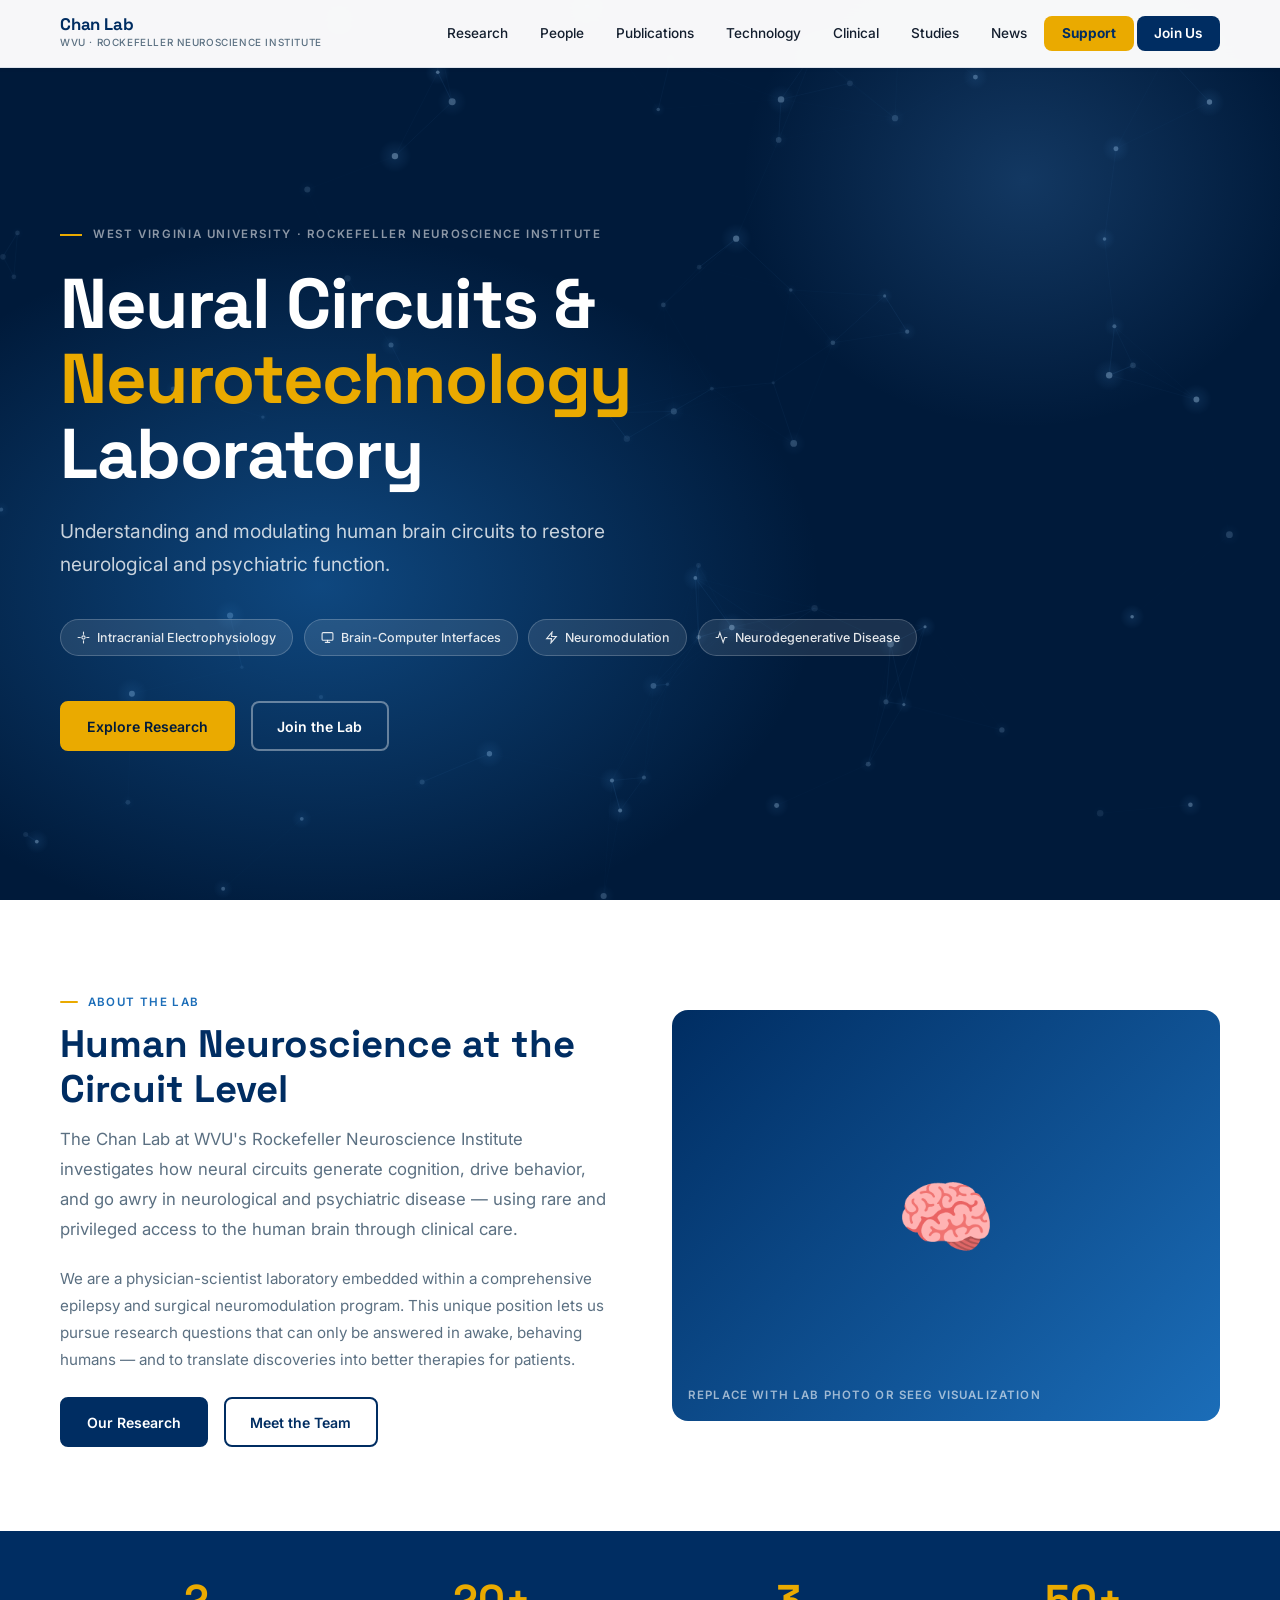
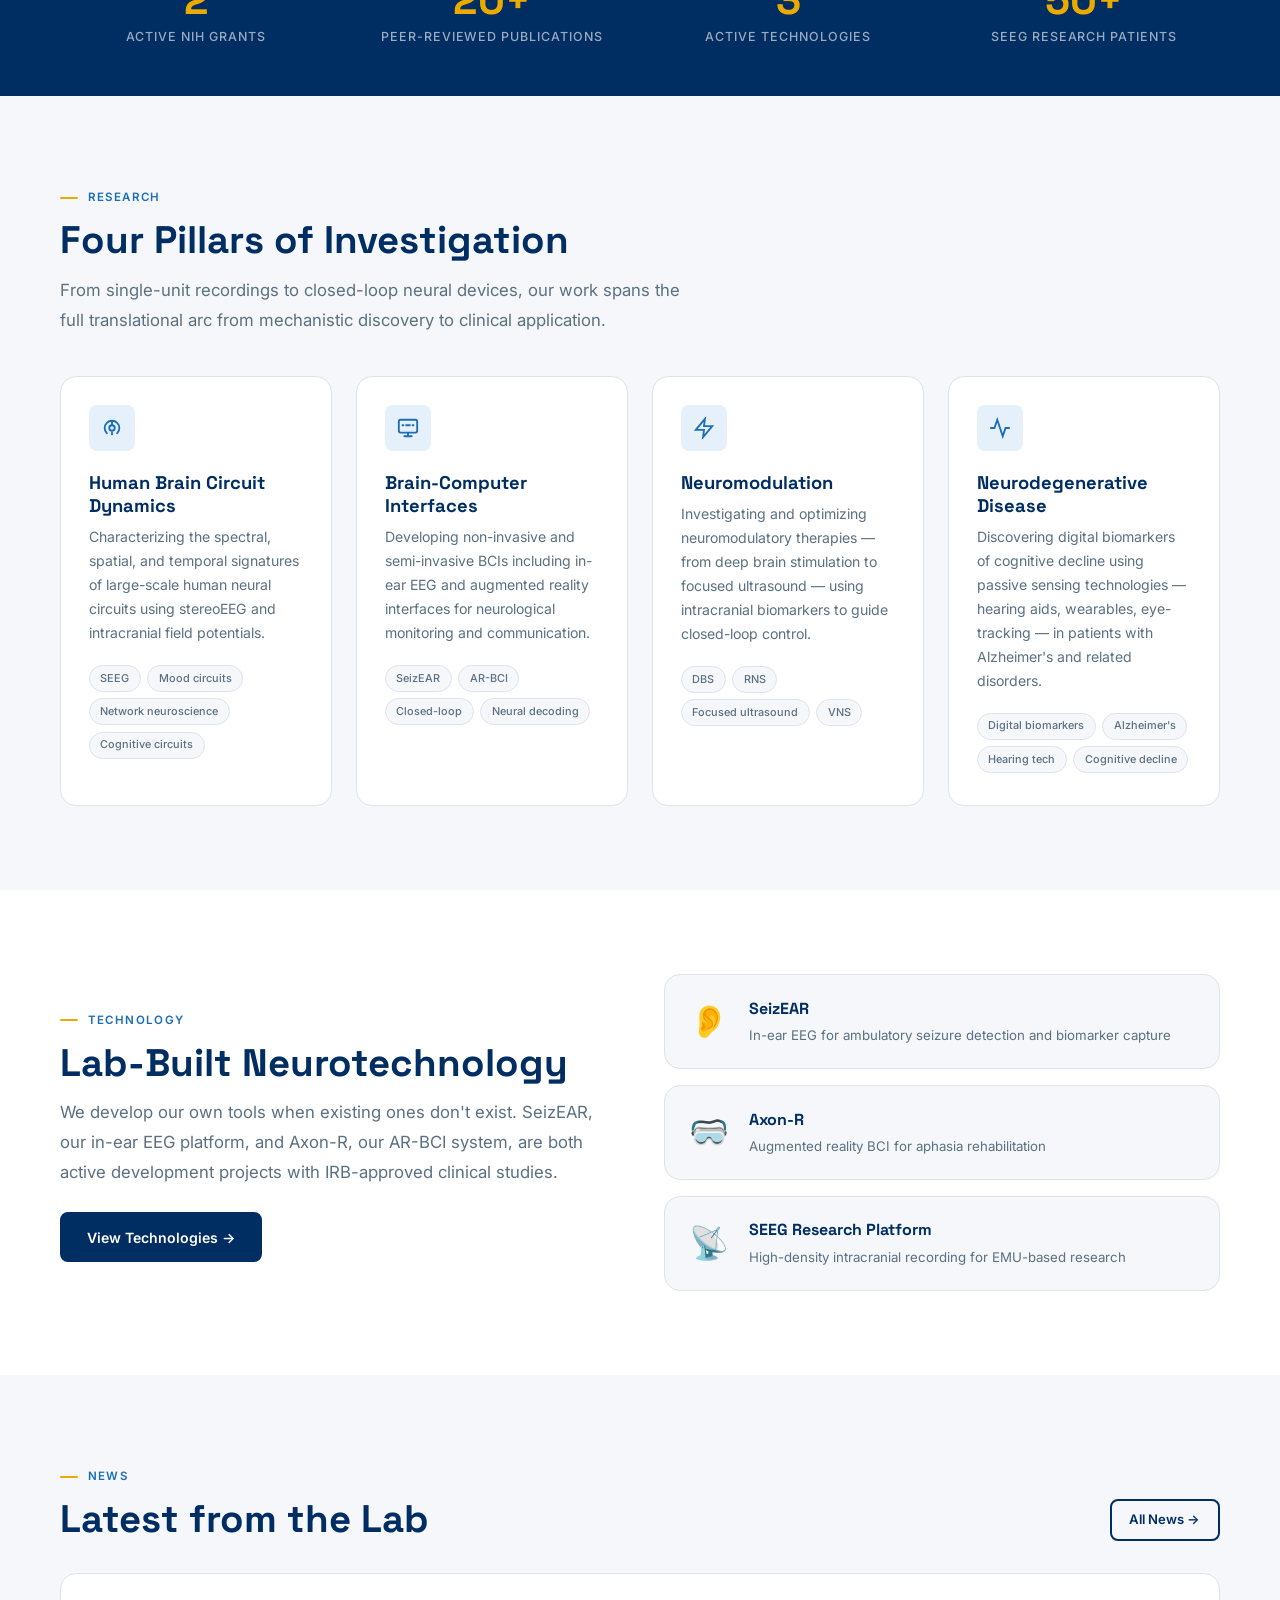
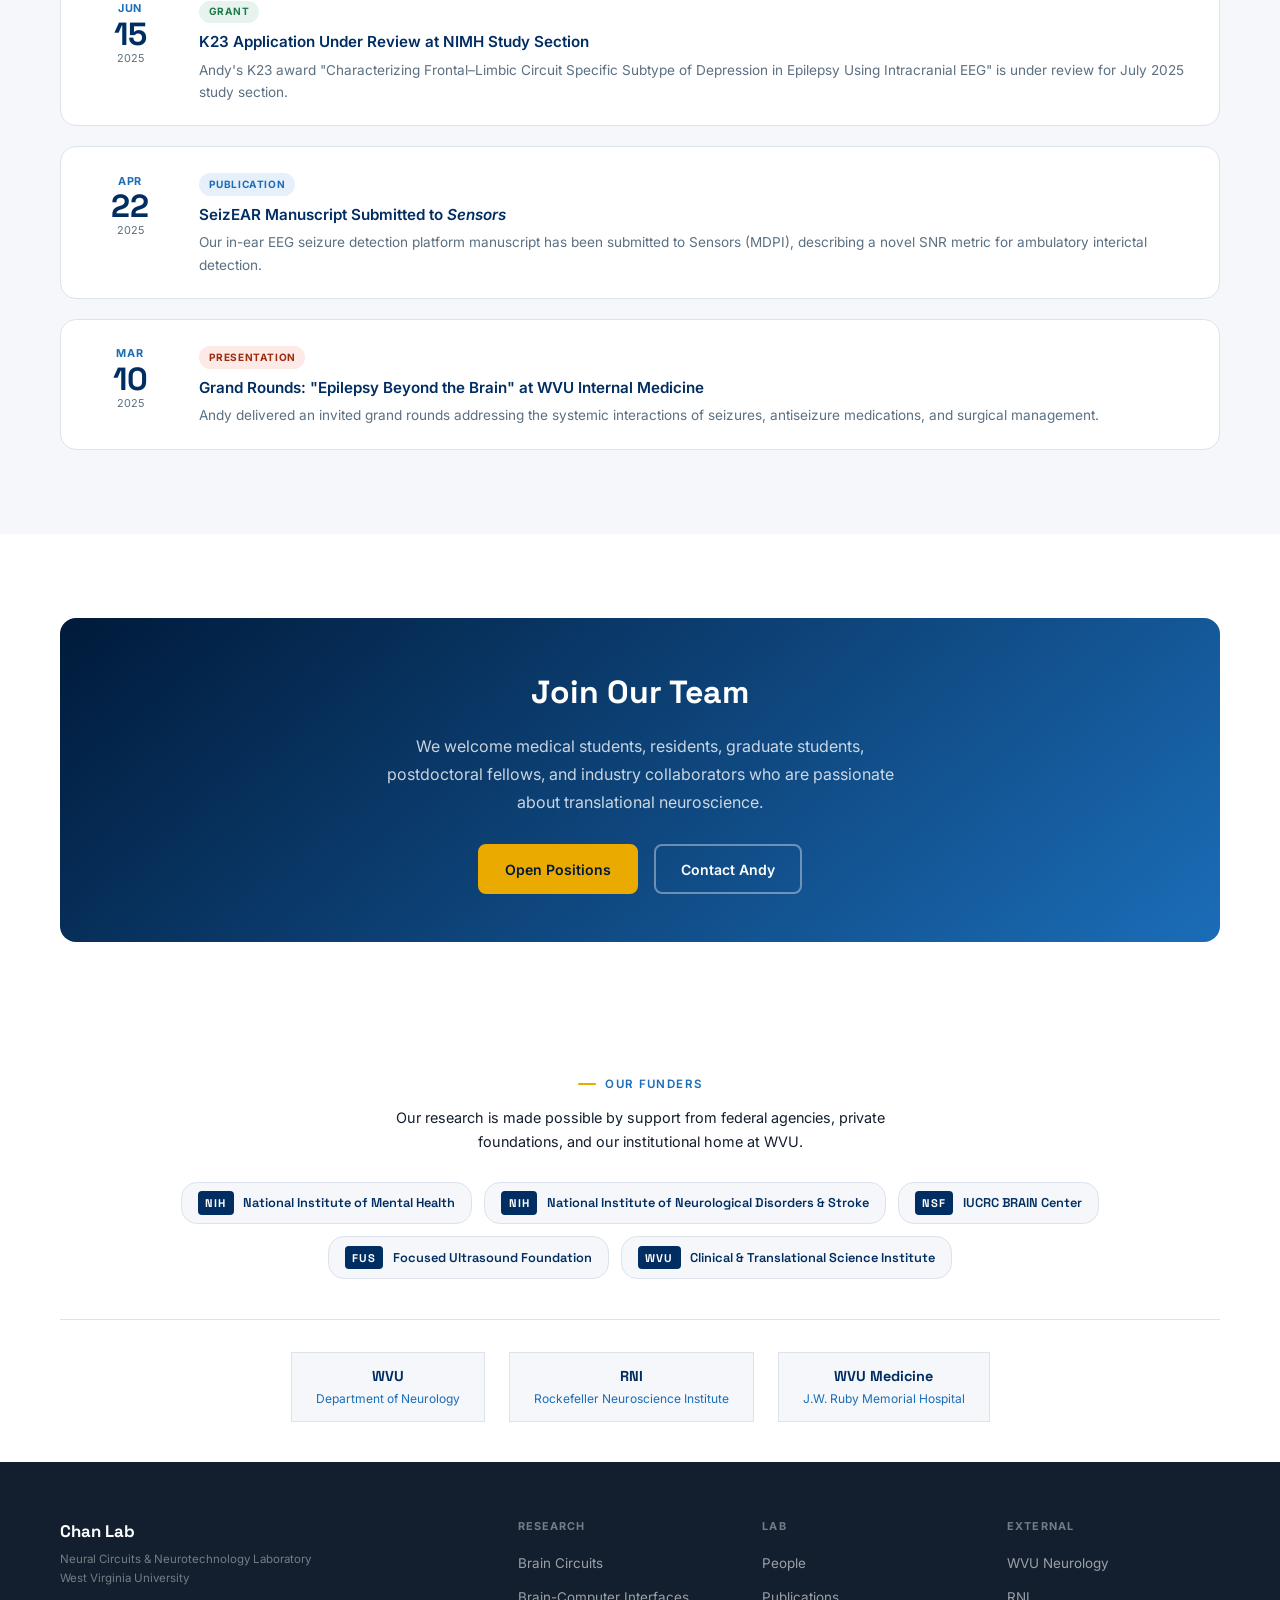
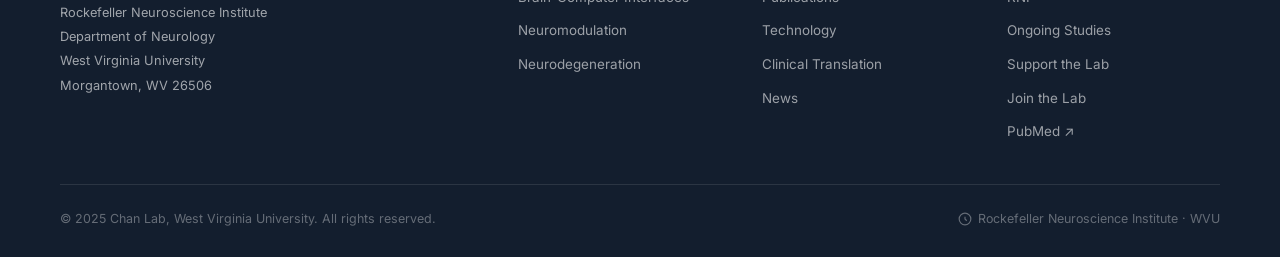
==== index.html @ 6f552503 "Add files via upload" ====
<!DOCTYPE html>
<html lang="en">
<head>
  <meta charset="UTF-8">
  <meta name="viewport" content="width=device-width, initial-scale=1.0">
  <title>Chan Lab | Neural Circuits &amp; Neurotechnology | WVU</title>
  <meta name="description" content="Neural Circuits and Neurotechnology Laboratory at West Virginia University, Rockefeller Neuroscience Institute. Research in intracranial electrophysiology, brain-computer interfaces, and neuromodulation.">
  <link rel="preconnect" href="https://fonts.googleapis.com">
  <link rel="preconnect" href="https://fonts.gstatic.com" crossorigin>
  <link href="https://fonts.googleapis.com/css2?family=Space+Grotesk:wght@400;500;600;700&family=Inter:ital,wght@0,400;0,500;0,600;1,400&display=swap" rel="stylesheet">
  <link rel="stylesheet" href="style.css">
</head>
<body>

<!-- ── Navigation ──────────────────────────────────────────── -->
<nav class="nav" role="navigation">
  <div class="nav-inner">
    <a href="index.html" class="nav-brand" aria-label="Chan Lab home">
      <span class="nav-brand-name">Chan Lab</span>
      <span class="nav-brand-sub">WVU · Rockefeller Neuroscience Institute</span>
    </a>
    <ul class="nav-links" id="nav-links" role="list">
      <li><a href="research.html">Research</a></li>
      <li><a href="people.html">People</a></li>
      <li><a href="publications.html">Publications</a></li>
      <li><a href="technology.html">Technology</a></li>
      <li><a href="clinical.html">Clinical</a></li>
      <li><a href="studies.html">Studies</a></li>
      <li><a href="news.html">News</a></li>
      <li><a href="support.html" class="nav-support">Support</a></li>
      <li><a href="join.html" class="nav-join">Join Us</a></li>
    </ul>
    <button class="nav-toggle" id="nav-toggle" aria-label="Open menu" aria-expanded="false">
      <svg width="20" height="20" viewBox="0 0 24 24" fill="none" stroke="currentColor" stroke-width="2.2" stroke-linecap="round">
        <line x1="3" y1="12" x2="21" y2="12"/><line x1="3" y1="6" x2="21" y2="6"/><line x1="3" y1="18" x2="21" y2="18"/>
      </svg>
    </button>
  </div>
</nav>

<!-- ── Hero ────────────────────────────────────────────────── -->
<section class="hero" aria-label="Lab introduction">
  <canvas id="neural-canvas" aria-hidden="true"></canvas>
  <div class="hero-glow" aria-hidden="true"></div>
  <div class="wrap">
    <div class="hero-content">
      <div class="hero-eyebrow">West Virginia University · Rockefeller Neuroscience Institute</div>
      <h1 class="hero-title">
        Neural Circuits &amp;<br><mark>Neurotechnology</mark><br>Laboratory
      </h1>
      <p class="hero-tag">
        Understanding and modulating human brain circuits to restore neurological and psychiatric function.
      </p>
      <div class="hero-pills">
        <a href="research.html#circuits" class="pill">
          <svg viewBox="0 0 24 24" fill="none" stroke="currentColor" stroke-width="2" stroke-linecap="round"><circle cx="12" cy="12" r="3"/><path d="M12 2v4M12 18v4M2 12h4M18 12h4"/></svg>
          Intracranial Electrophysiology
        </a>
        <a href="research.html#bci" class="pill">
          <svg viewBox="0 0 24 24" fill="none" stroke="currentColor" stroke-width="2" stroke-linecap="round"><rect x="2" y="3" width="20" height="14" rx="2"/><path d="M8 21h8M12 17v4"/></svg>
          Brain-Computer Interfaces
        </a>
        <a href="research.html#neuromod" class="pill">
          <svg viewBox="0 0 24 24" fill="none" stroke="currentColor" stroke-width="2" stroke-linecap="round"><path d="M13 2L3 14h9l-1 8 10-12h-9l1-8z"/></svg>
          Neuromodulation
        </a>
        <a href="research.html#neurodegeneration" class="pill">
          <svg viewBox="0 0 24 24" fill="none" stroke="currentColor" stroke-width="2" stroke-linecap="round"><path d="M22 12h-4l-3 9L9 3l-3 9H2"/></svg>
          Neurodegenerative Disease
        </a>
      </div>
      <div class="hero-btns">
        <a href="research.html" class="btn btn-gold">Explore Research</a>
        <a href="join.html" class="btn btn-outline">Join the Lab</a>
      </div>
    </div>
  </div>
</section>

<!-- ── About ────────────────────────────────────────────────── -->
<section class="section">
  <div class="wrap">
    <div style="display:grid;grid-template-columns:1fr 1fr;gap:4rem;align-items:center;">
      <div>
        <div class="eyebrow">About the Lab</div>
        <h2 class="section-title">Human Neuroscience at the Circuit Level</h2>
        <p class="section-lead" style="margin-bottom:1.25rem;">
          The Chan Lab at WVU's Rockefeller Neuroscience Institute investigates how neural circuits generate cognition, drive behavior, and go awry in neurological and psychiatric disease — using rare and privileged access to the human brain through clinical care.
        </p>
        <p style="font-size:.95rem;color:var(--steel);line-height:1.78;margin-bottom:1.5rem;">
          We are a physician-scientist laboratory embedded within a comprehensive epilepsy and surgical neuromodulation program. This unique position lets us pursue research questions that can only be answered in awake, behaving humans — and to translate discoveries into better therapies for patients.
        </p>
        <div style="display:flex;gap:1rem;flex-wrap:wrap;">
          <a href="research.html" class="btn btn-navy">Our Research</a>
          <a href="people.html" class="btn btn-border">Meet the Team</a>
        </div>
      </div>
      <div style="background:linear-gradient(135deg,var(--navy) 0%,var(--circuit) 100%);border-radius:var(--r-lg);aspect-ratio:4/3;display:flex;align-items:center;justify-content:center;font-size:5rem;position:relative;overflow:hidden;">
        <span aria-hidden="true">🧠</span>
        <div style="position:absolute;bottom:1rem;left:1rem;right:1rem;font-size:.72rem;font-weight:600;color:rgba(255,255,255,.6);text-transform:uppercase;letter-spacing:.1em;">
          Replace with lab photo or SEEG visualization
        </div>
      </div>
    </div>
  </div>
</section>

<!-- ── Stats ─────────────────────────────────────────────────── -->
<div class="stats-bar">
  <div class="wrap">
    <div class="stats-grid">
      <div>
        <div class="stat-num">2</div>
        <div class="stat-label">Active NIH Grants</div>
      </div>
      <div>
        <div class="stat-num">20+</div>
        <div class="stat-label">Peer-Reviewed Publications</div>
      </div>
      <div>
        <div class="stat-num">3</div>
        <div class="stat-label">Active Technologies</div>
      </div>
      <div>
        <div class="stat-num">50+</div>
        <div class="stat-label">SEEG Research Patients</div>
      </div>
    </div>
  </div>
</div>

<!-- ── Research Themes ──────────────────────────────────────── -->
<section class="section alt">
  <div class="wrap">
    <div class="eyebrow">Research</div>
    <h2 class="section-title">Four Pillars of Investigation</h2>
    <p class="section-lead">From single-unit recordings to closed-loop neural devices, our work spans the full translational arc from mechanistic discovery to clinical application.</p>
    <div class="card-grid">

      <a href="research.html#circuits" class="rcard">
        <div class="rcard-icon" aria-hidden="true">
          <svg width="22" height="22" viewBox="0 0 24 24" fill="none" stroke="var(--circuit)" stroke-width="2" stroke-linecap="round"><circle cx="12" cy="12" r="3"/><path d="M6.3 17.7a8 8 0 1 1 11.4 0"/><path d="M12 9V5M12 19v-2"/></svg>
        </div>
        <div class="rcard-title">Human Brain Circuit Dynamics</div>
        <p class="rcard-desc">Characterizing the spectral, spatial, and temporal signatures of large-scale human neural circuits using stereoEEG and intracranial field potentials.</p>
        <div class="tag-row">
          <span class="tag">SEEG</span>
          <span class="tag">Mood circuits</span>
          <span class="tag">Network neuroscience</span>
          <span class="tag">Cognitive circuits</span>
        </div>
      </a>

      <a href="research.html#bci" class="rcard">
        <div class="rcard-icon" aria-hidden="true">
          <svg width="22" height="22" viewBox="0 0 24 24" fill="none" stroke="var(--circuit)" stroke-width="2" stroke-linecap="round"><rect x="2" y="3" width="20" height="14" rx="2"/><path d="M8 21h8M12 17v4"/><path d="M6 9h1M10 9h4M17 9h1"/></svg>
        </div>
        <div class="rcard-title">Brain-Computer Interfaces</div>
        <p class="rcard-desc">Developing non-invasive and semi-invasive BCIs including in-ear EEG and augmented reality interfaces for neurological monitoring and communication.</p>
        <div class="tag-row">
          <span class="tag">SeizEAR</span>
          <span class="tag">AR-BCI</span>
          <span class="tag">Closed-loop</span>
          <span class="tag">Neural decoding</span>
        </div>
      </a>

      <a href="research.html#neuromod" class="rcard">
        <div class="rcard-icon" aria-hidden="true">
          <svg width="22" height="22" viewBox="0 0 24 24" fill="none" stroke="var(--circuit)" stroke-width="2" stroke-linecap="round"><path d="M13 2L3 14h9l-1 8 10-12h-9l1-8z"/></svg>
        </div>
        <div class="rcard-title">Neuromodulation</div>
        <p class="rcard-desc">Investigating and optimizing neuromodulatory therapies — from deep brain stimulation to focused ultrasound — using intracranial biomarkers to guide closed-loop control.</p>
        <div class="tag-row">
          <span class="tag">DBS</span>
          <span class="tag">RNS</span>
          <span class="tag">Focused ultrasound</span>
          <span class="tag">VNS</span>
        </div>
      </a>

      <a href="research.html#neurodegeneration" class="rcard">
        <div class="rcard-icon" aria-hidden="true">
          <svg width="22" height="22" viewBox="0 0 24 24" fill="none" stroke="var(--circuit)" stroke-width="2" stroke-linecap="round"><path d="M22 12h-4l-3 9L9 3l-3 9H2"/></svg>
        </div>
        <div class="rcard-title">Neurodegenerative Disease</div>
        <p class="rcard-desc">Discovering digital biomarkers of cognitive decline using passive sensing technologies — hearing aids, wearables, eye-tracking — in patients with Alzheimer's and related disorders.</p>
        <div class="tag-row">
          <span class="tag">Digital biomarkers</span>
          <span class="tag">Alzheimer's</span>
          <span class="tag">Hearing tech</span>
          <span class="tag">Cognitive decline</span>
        </div>
      </a>

    </div>
  </div>
</section>

<!-- ── Technology Spotlight ─────────────────────────────────── -->
<section class="section">
  <div class="wrap">
    <div style="display:grid;grid-template-columns:1fr 1fr;gap:3rem;align-items:center;">
      <div>
        <div class="eyebrow">Technology</div>
        <h2 class="section-title">Lab-Built Neurotechnology</h2>
        <p class="section-lead" style="margin-bottom:1.5rem;">
          We develop our own tools when existing ones don't exist. SeizEAR, our in-ear EEG platform, and Axon-R, our AR-BCI system, are both active development projects with IRB-approved clinical studies.
        </p>
        <a href="technology.html" class="btn btn-navy">View Technologies →</a>
      </div>
      <div style="display:flex;flex-direction:column;gap:1rem;">
        <div style="display:flex;align-items:center;gap:1.25rem;padding:1.25rem 1.5rem;background:var(--ghost);border-radius:var(--r-lg);border:1px solid var(--divider);">
          <div style="font-size:2rem;flex-shrink:0;">👂</div>
          <div>
            <div style="font-family:var(--font-display);font-weight:700;color:var(--navy);margin-bottom:.2rem;">SeizEAR</div>
            <div style="font-size:.83rem;color:var(--steel);">In-ear EEG for ambulatory seizure detection and biomarker capture</div>
          </div>
        </div>
        <div style="display:flex;align-items:center;gap:1.25rem;padding:1.25rem 1.5rem;background:var(--ghost);border-radius:var(--r-lg);border:1px solid var(--divider);">
          <div style="font-size:2rem;flex-shrink:0;">🥽</div>
          <div>
            <div style="font-family:var(--font-display);font-weight:700;color:var(--navy);margin-bottom:.2rem;">Axon-R</div>
            <div style="font-size:.83rem;color:var(--steel);">Augmented reality BCI for aphasia rehabilitation</div>
          </div>
        </div>
        <div style="display:flex;align-items:center;gap:1.25rem;padding:1.25rem 1.5rem;background:var(--ghost);border-radius:var(--r-lg);border:1px solid var(--divider);">
          <div style="font-size:2rem;flex-shrink:0;">📡</div>
          <div>
            <div style="font-family:var(--font-display);font-weight:700;color:var(--navy);margin-bottom:.2rem;">SEEG Research Platform</div>
            <div style="font-size:.83rem;color:var(--steel);">High-density intracranial recording for EMU-based research</div>
          </div>
        </div>
      </div>
    </div>
  </div>
</section>

<!-- ── News Teaser ───────────────────────────────────────────── -->
<section class="section alt">
  <div class="wrap">
    <div style="display:flex;justify-content:space-between;align-items:flex-end;margin-bottom:2rem;flex-wrap:wrap;gap:1rem;">
      <div>
        <div class="eyebrow">News</div>
        <h2 class="section-title" style="margin-bottom:0;">Latest from the Lab</h2>
      </div>
      <a href="news.html" class="btn btn-border btn-sm">All News →</a>
    </div>
    <div class="news-list">
      <div class="news-item">
        <div class="news-date"><div class="news-month">Jun</div><div class="news-day">15</div><div class="news-year">2025</div></div>
        <div>
          <div><span class="nbadge nb-grant">Grant</span></div>
          <div class="news-title">K23 Application Under Review at NIMH Study Section</div>
          <div class="news-desc">Andy's K23 award "Characterizing Frontal–Limbic Circuit Specific Subtype of Depression in Epilepsy Using Intracranial EEG" is under review for July 2025 study section.</div>
        </div>
      </div>
      <div class="news-item">
        <div class="news-date"><div class="news-month">Apr</div><div class="news-day">22</div><div class="news-year">2025</div></div>
        <div>
          <div><span class="nbadge nb-paper">Publication</span></div>
          <div class="news-title">SeizEAR Manuscript Submitted to <em>Sensors</em></div>
          <div class="news-desc">Our in-ear EEG seizure detection platform manuscript has been submitted to Sensors (MDPI), describing a novel SNR metric for ambulatory interictal detection.</div>
        </div>
      </div>
      <div class="news-item">
        <div class="news-date"><div class="news-month">Mar</div><div class="news-day">10</div><div class="news-year">2025</div></div>
        <div>
          <div><span class="nbadge nb-event">Presentation</span></div>
          <div class="news-title">Grand Rounds: "Epilepsy Beyond the Brain" at WVU Internal Medicine</div>
          <div class="news-desc">Andy delivered an invited grand rounds addressing the systemic interactions of seizures, antiseizure medications, and surgical management.</div>
        </div>
      </div>
    </div>
  </div>
</section>

<!-- ── Join CTA ──────────────────────────────────────────────── -->
<section class="section">
  <div class="wrap">
    <div style="background:linear-gradient(140deg,var(--navy-dark) 0%,var(--circuit) 100%);border-radius:var(--r-lg);padding:3rem 2.5rem;text-align:center;color:var(--white);">
      <h2 style="font-family:var(--font-display);font-size:2rem;font-weight:700;margin-bottom:.85rem;">Join Our Team</h2>
      <p style="color:rgba(255,255,255,.78);max-width:520px;margin:0 auto 1.75rem;font-size:1rem;line-height:1.75;">
        We welcome medical students, residents, graduate students, postdoctoral fellows, and industry collaborators who are passionate about translational neuroscience.
      </p>
      <div style="display:flex;gap:1rem;justify-content:center;flex-wrap:wrap;">
        <a href="join.html" class="btn btn-gold">Open Positions</a>
        <a href="mailto:andy.chan@wvumedicine.org" class="btn btn-outline">Contact Andy</a>
      </div>
    </div>
  </div>
</section>

<!-- ── Funder logos (Bridi-style) ────────────────────────────── -->
<section class="section" style="padding-top:2.5rem;padding-bottom:2.5rem;">
  <div class="wrap center">
    <div class="eyebrow" style="margin-bottom:.75rem;">Our Funders</div>
    <p style="font-size:.9rem;color:var(--muted);margin-bottom:1.75rem;max-width:560px;margin-left:auto;margin-right:auto;">Our research is made possible by support from federal agencies, private foundations, and our institutional home at WVU.</p>
    <div class="funder-logos" style="display:flex;flex-wrap:wrap;gap:.75rem;justify-content:center;align-items:center;">
      <a href="https://www.nimh.nih.gov/" target="_blank" rel="noopener" class="funder-pill">
        <span class="funder-pill-agency">NIH</span>
        <span class="funder-pill-name">National Institute of Mental Health</span>
      </a>
      <a href="https://www.ninds.nih.gov/" target="_blank" rel="noopener" class="funder-pill">
        <span class="funder-pill-agency">NIH</span>
        <span class="funder-pill-name">National Institute of Neurological Disorders &amp; Stroke</span>
      </a>
      <a href="https://www.nsf.gov/" target="_blank" rel="noopener" class="funder-pill">
        <span class="funder-pill-agency">NSF</span>
        <span class="funder-pill-name">IUCRC BRAIN Center</span>
      </a>
      <a href="https://www.fusfoundation.org/" target="_blank" rel="noopener" class="funder-pill">
        <span class="funder-pill-agency">FUS</span>
        <span class="funder-pill-name">Focused Ultrasound Foundation</span>
      </a>
      <a href="https://wvuctsi.org/" target="_blank" rel="noopener" class="funder-pill">
        <span class="funder-pill-agency">WVU</span>
        <span class="funder-pill-name">Clinical &amp; Translational Science Institute</span>
      </a>
    </div>
    <!-- Institutional logos row -->
    <div style="display:flex;flex-wrap:wrap;gap:1.5rem;justify-content:center;align-items:center;margin-top:2.5rem;padding-top:2rem;border-top:1px solid var(--divider);">
      <a href="https://medicine.wvu.edu/neurology/" target="_blank" rel="noopener" style="text-decoration:none;">
        <div style="background:var(--ghost);border:1px solid var(--divider);border-radius:var(--r-md);padding:.75rem 1.5rem;text-align:center;">
          <div style="font-family:var(--font-display);font-weight:700;color:var(--navy);font-size:.9rem;">WVU</div>
          <div style="font-size:.75rem;color:var(--muted);">Department of Neurology</div>
        </div>
      </a>
      <a href="https://rockefellerneuroscience.org/" target="_blank" rel="noopener" style="text-decoration:none;">
        <div style="background:var(--ghost);border:1px solid var(--divider);border-radius:var(--r-md);padding:.75rem 1.5rem;text-align:center;">
          <div style="font-family:var(--font-display);font-weight:700;color:var(--navy);font-size:.9rem;">RNI</div>
          <div style="font-size:.75rem;color:var(--muted);">Rockefeller Neuroscience Institute</div>
        </div>
      </a>
      <a href="https://wvumedicine.org/" target="_blank" rel="noopener" style="text-decoration:none;">
        <div style="background:var(--ghost);border:1px solid var(--divider);border-radius:var(--r-md);padding:.75rem 1.5rem;text-align:center;">
          <div style="font-family:var(--font-display);font-weight:700;color:var(--navy);font-size:.9rem;">WVU Medicine</div>
          <div style="font-size:.75rem;color:var(--muted);">J.W. Ruby Memorial Hospital</div>
        </div>
      </a>
    </div>
  </div>
</section>

<!-- ── Footer ───────────────────────────────────────────────── -->
<footer class="footer">
  <div class="wrap">
    <div class="footer-grid">
      <div>
        <div class="footer-brand-name">Chan Lab</div>
        <div class="footer-brand-sub">Neural Circuits &amp; Neurotechnology Laboratory<br>West Virginia University</div>
        <div class="footer-addr">
          Rockefeller Neuroscience Institute<br>
          Department of Neurology<br>
          West Virginia University<br>
          Morgantown, WV 26506
        </div>
      </div>
      <div>
        <div class="footer-col-head">Research</div>
        <ul class="footer-links">
          <li><a href="research.html#circuits">Brain Circuits</a></li>
          <li><a href="research.html#bci">Brain-Computer Interfaces</a></li>
          <li><a href="research.html#neuromod">Neuromodulation</a></li>
          <li><a href="research.html#neurodegeneration">Neurodegeneration</a></li>
        </ul>
      </div>
      <div>
        <div class="footer-col-head">Lab</div>
        <ul class="footer-links">
          <li><a href="people.html">People</a></li>
          <li><a href="publications.html">Publications</a></li>
          <li><a href="technology.html">Technology</a></li>
          <li><a href="clinical.html">Clinical Translation</a></li>
          <li><a href="news.html">News</a></li>
        </ul>
      </div>
      <div>
        <div class="footer-col-head">External</div>
        <ul class="footer-links">
          <li><a href="https://medicine.wvu.edu/neurology/" target="_blank" rel="noopener">WVU Neurology</a></li>
          <li><a href="https://rockefellerneuroscience.org/" target="_blank" rel="noopener">RNI</a></li>
          <li><a href="studies.html">Ongoing Studies</a></li>
          <li><a href="support.html">Support the Lab</a></li>
          <li><a href="join.html">Join the Lab</a></li>
          <li><a href="publications.html">PubMed ↗</a></li>
        </ul>
      </div>
    </div>
    <div class="footer-bottom">
      <div class="footer-copy">© 2025 Chan Lab, West Virginia University. All rights reserved.</div>
      <div class="footer-rni">
        <svg width="14" height="14" viewBox="0 0 24 24" fill="none" stroke="currentColor" stroke-width="2"><circle cx="12" cy="12" r="10"/><path d="M12 8v4l3 3"/></svg>
        Rockefeller Neuroscience Institute · WVU
      </div>
    </div>
  </div>
</footer>

<script src="nav.js"></script>
<script src="neural.js"></script>
</body>
</html>
---- style.css ----
/* ============================================================
   CHAN LAB  —  Neural Circuits & Neurotechnology Laboratory
   West Virginia University, Rockefeller Neuroscience Institute
   style.css
   ============================================================ */

@import url('https://fonts.googleapis.com/css2?family=Space+Grotesk:wght@400;500;600;700&family=Inter:ital,wght@0,400;0,500;0,600;1,400&display=swap');

/* ── Variables ─────────────────────────────────────────────── */
:root {
  --navy:        #002D62;
  --navy-dark:   #001A3A;
  --circuit:     #1B6DB8;
  --circuit-lt:  #4A91D9;
  --circuit-pale:#E6F0FA;
  --gold:        #EAAA00;
  --gold-dim:    #C99300;
  --white:       #FFFFFF;
  --ghost:       #F5F7FA;
  --ink:         #131E2E;
  --steel:       #5B7082;
  --divider:     #DDE3EC;
  --success:     #1E7A4A;
  --success-bg:  #E7F4ED;

  --font-display: 'Space Grotesk', system-ui, sans-serif;
  --font-body:    'Inter', -apple-system, system-ui, sans-serif;

  --nav-h:     68px;
  --r:         8px;
  --r-lg:      16px;
  --max-w:     1160px;
  --section-y: 84px;

  --sh-sm: 0 1px 4px rgba(0,0,0,.06);
  --sh:    0 4px 18px rgba(0,0,0,.09);
  --sh-lg: 0 14px 44px rgba(0,0,0,.13);
  --ease:  0.22s cubic-bezier(.4,0,.2,1);
}

/* ── Reset ──────────────────────────────────────────────────── */
*, *::before, *::after { box-sizing: border-box; margin: 0; padding: 0; }
html { scroll-behavior: smooth; font-size: 16px; }
body {
  font-family: var(--font-body);
  color: var(--ink);
  background: var(--white);
  line-height: 1.65;
  -webkit-font-smoothing: antialiased;
}
img { display: block; max-width: 100%; }
a { color: var(--circuit); text-decoration: none; transition: color var(--ease); }
a:hover { color: var(--navy); }
ul { list-style: none; }
button { font-family: inherit; }

/* ── Layout helpers ─────────────────────────────────────────── */
.wrap    { width: min(var(--max-w), 100% - 2.5rem); margin-inline: auto; }
.section { padding: var(--section-y) 0; }
.alt     { background: var(--ghost); }
.center  { text-align: center; }

/* ── Typography ─────────────────────────────────────────────── */
.eyebrow {
  display: inline-flex;
  align-items: center;
  gap: .6rem;
  font-family: var(--font-body);
  font-size: .72rem;
  font-weight: 600;
  letter-spacing: .12em;
  text-transform: uppercase;
  color: var(--circuit);
  margin-bottom: .6rem;
}
.eyebrow::before {
  content: '';
  display: inline-block;
  width: 18px;
  height: 2px;
  background: var(--gold);
  border-radius: 2px;
  flex-shrink: 0;
}
.section-title {
  font-family: var(--font-display);
  font-size: clamp(1.75rem, 3vw, 2.6rem);
  font-weight: 700;
  color: var(--navy);
  line-height: 1.18;
  margin-bottom: .85rem;
}
.section-lead {
  font-size: 1.05rem;
  color: var(--steel);
  line-height: 1.78;
  max-width: 620px;
  margin-bottom: 2.5rem;
}
.section-lead.wide { max-width: 800px; }
.center .section-lead { margin-inline: auto; }

/* ── Nav ────────────────────────────────────────────────────── */
.nav {
  position: fixed;
  inset: 0 0 auto;
  z-index: 900;
  height: var(--nav-h);
  background: rgba(255,255,255,.97);
  backdrop-filter: blur(12px);
  -webkit-backdrop-filter: blur(12px);
  border-bottom: 1px solid var(--divider);
  box-shadow: var(--sh-sm);
}
.nav-inner {
  display: flex;
  align-items: center;
  justify-content: space-between;
  height: 100%;
  width: min(var(--max-w), 100% - 2.5rem);
  margin-inline: auto;
}
.nav-brand { display: flex; flex-direction: column; gap: 1px; text-decoration: none; }
.nav-brand-name {
  font-family: var(--font-display);
  font-size: 1.05rem;
  font-weight: 700;
  color: var(--navy);
  letter-spacing: -.01em;
  line-height: 1;
}
.nav-brand-sub {
  font-size: .62rem;
  font-weight: 500;
  color: var(--steel);
  letter-spacing: .06em;
  text-transform: uppercase;
}
.nav-links {
  display: flex;
  align-items: center;
  gap: .2rem;
}
.nav-links a {
  display: block;
  padding: .42rem .9rem;
  font-size: .85rem;
  font-weight: 500;
  color: var(--ink);
  border-radius: var(--r);
  transition: all var(--ease);
}
.nav-links a:hover,
.nav-links a.active {
  background: var(--circuit-pale);
  color: var(--navy);
}
.nav-links a.active { font-weight: 600; }
.nav-links .nav-join {
  background: var(--navy);
  color: var(--white) !important;
  border-radius: var(--r);
  padding: .42rem 1.1rem;
  font-weight: 600;
  transition: background var(--ease);
}
.nav-links .nav-join:hover {
  background: var(--circuit);
  color: var(--white);
}
.nav-links .nav-support {
  background: var(--gold);
  color: var(--navy) !important;
  border-radius: var(--r);
  padding: .42rem 1.1rem;
  font-weight: 700;
  transition: background var(--ease), opacity var(--ease);
}
.nav-links .nav-support:hover {
  opacity: .88;
  color: var(--navy);
}

/* ── Funder pill (Bridi-style) ───────────────────────────────── */
.funder-pill {
  display: inline-flex;
  align-items: center;
  gap: .6rem;
  padding: .55rem 1rem;
  background: var(--ghost);
  border: 1.5px solid var(--divider);
  border-radius: var(--r-lg);
  text-decoration: none;
  transition: border-color .15s, box-shadow .15s;
}
.funder-pill:hover {
  border-color: var(--blue);
  box-shadow: 0 2px 12px rgba(27,109,184,.12);
}
.funder-pill-agency {
  font-family: var(--font-display);
  font-size: .7rem;
  font-weight: 700;
  letter-spacing: .1em;
  text-transform: uppercase;
  background: var(--navy);
  color: #fff;
  border-radius: 4px;
  padding: .15rem .45rem;
  flex-shrink: 0;
}
.funder-pill-name {
  font-family: var(--font-display);
  font-size: .8rem;
  font-weight: 600;
  color: var(--navy);
  line-height: 1.25;
}

.nav-toggle {
  display: none;
  background: none;
  border: 2px solid var(--divider);
  border-radius: var(--r);
  cursor: pointer;
  padding: .4rem .55rem;
  color: var(--navy);
  font-size: 1.1rem;
  line-height: 1;
}

/* ── Hero ───────────────────────────────────────────────────── */
.hero {
  position: relative;
  min-height: 100svh;
  display: flex;
  align-items: center;
  background: var(--navy-dark);
  overflow: hidden;
  padding-top: var(--nav-h);
}
#neural-canvas {
  position: absolute;
  inset: 0;
  width: 100%;
  height: 100%;
  opacity: .45;
}
.hero-glow {
  position: absolute;
  inset: 0;
  background:
    radial-gradient(ellipse 60% 60% at 25% 65%, rgba(27,109,184,.55) 0%, transparent 65%),
    radial-gradient(ellipse 40% 50% at 80% 20%, rgba(74,145,217,.25) 0%, transparent 55%);
  pointer-events: none;
}
.hero-content {
  position: relative;
  z-index: 2;
  color: var(--white);
  padding: 4rem 0;
}
.hero-eyebrow {
  display: inline-flex;
  align-items: center;
  gap: .7rem;
  font-size: .72rem;
  font-weight: 600;
  letter-spacing: .14em;
  text-transform: uppercase;
  color: rgba(255,255,255,.55);
  margin-bottom: 1.4rem;
}
.hero-eyebrow::before {
  content: '';
  display: inline-block;
  width: 22px;
  height: 2px;
  background: var(--gold);
  flex-shrink: 0;
}
.hero-title {
  font-family: var(--font-display);
  font-size: clamp(2.4rem, 5.5vw, 5rem);
  font-weight: 700;
  line-height: 1.07;
  letter-spacing: -.02em;
  margin-bottom: 1.4rem;
  max-width: 820px;
}
.hero-title mark {
  background: none;
  color: var(--gold);
}
.hero-tag {
  font-size: clamp(1rem, 2vw, 1.2rem);
  color: rgba(255,255,255,.78);
  max-width: 560px;
  line-height: 1.72;
  margin-bottom: 2.4rem;
}
.hero-pills {
  display: flex;
  flex-wrap: wrap;
  gap: .65rem;
  margin-bottom: 2.8rem;
}
.pill {
  display: inline-flex;
  align-items: center;
  gap: .45rem;
  padding: .45rem 1rem;
  background: rgba(255,255,255,.1);
  border: 1px solid rgba(255,255,255,.2);
  border-radius: 100px;
  font-size: .78rem;
  font-weight: 500;
  color: rgba(255,255,255,.88);
  cursor: default;
  transition: all var(--ease);
  text-decoration: none;
}
.pill:hover {
  background: rgba(255,255,255,.18);
  color: var(--white);
  border-color: rgba(255,255,255,.4);
}
.pill svg { width: 13px; height: 13px; flex-shrink: 0; }
.hero-btns { display: flex; gap: 1rem; flex-wrap: wrap; }

/* ── Buttons ─────────────────────────────────────────────────── */
.btn {
  display: inline-flex;
  align-items: center;
  gap: .5rem;
  padding: .72rem 1.55rem;
  font-family: var(--font-body);
  font-size: .88rem;
  font-weight: 600;
  border-radius: var(--r);
  border: 2px solid transparent;
  cursor: pointer;
  text-decoration: none;
  transition: all var(--ease);
}
.btn-gold {
  background: var(--gold);
  color: var(--navy-dark);
  border-color: var(--gold);
}
.btn-gold:hover {
  background: var(--gold-dim);
  border-color: var(--gold-dim);
  color: var(--navy-dark);
  transform: translateY(-1px);
  box-shadow: 0 6px 20px rgba(234,170,0,.35);
}
.btn-outline {
  background: transparent;
  color: var(--white);
  border-color: rgba(255,255,255,.38);
}
.btn-outline:hover {
  background: rgba(255,255,255,.1);
  border-color: rgba(255,255,255,.65);
  color: var(--white);
}
.btn-navy {
  background: var(--navy);
  color: var(--white);
  border-color: var(--navy);
}
.btn-navy:hover {
  background: var(--circuit);
  border-color: var(--circuit);
  color: var(--white);
  transform: translateY(-1px);
}
.btn-border {
  background: transparent;
  color: var(--navy);
  border-color: var(--navy);
}
.btn-border:hover {
  background: var(--navy);
  color: var(--white);
}
.btn-sm {
  padding: .5rem 1.1rem;
  font-size: .82rem;
}

/* ── Page Hero (interior pages) ─────────────────────────────── */
.page-hero {
  background: linear-gradient(140deg, var(--navy-dark) 0%, var(--circuit) 100%);
  padding: calc(var(--nav-h) + 3.5rem) 0 3rem;
  color: var(--white);
  position: relative;
  overflow: hidden;
}
.page-hero::after {
  content: '';
  position: absolute;
  inset: 0;
  background: url("data:image/svg+xml,%3Csvg width='60' height='60' viewBox='0 0 60 60' xmlns='http://www.w3.org/2000/svg'%3E%3Cg fill='none' fill-rule='evenodd'%3E%3Cg fill='%23ffffff' fill-opacity='0.03'%3E%3Cpath d='M36 34v-4h-2v4h-4v2h4v4h2v-4h4v-2h-4zm0-30V0h-2v4h-4v2h4v4h2V6h4V4h-4zM6 34v-4H4v4H0v2h4v4h2v-4h4v-2H6zM6 4V0H4v4H0v2h4v4h2V6h4V4H6z'/%3E%3C/g%3E%3C/g%3E%3C/svg%3E");
  pointer-events: none;
}
.page-hero-label {
  font-size: .72rem;
  font-weight: 600;
  letter-spacing: .14em;
  text-transform: uppercase;
  color: var(--gold);
  margin-bottom: .7rem;
}
.page-hero-title {
  font-family: var(--font-display);
  font-size: clamp(2rem, 4.5vw, 3.5rem);
  font-weight: 700;
  line-height: 1.12;
  margin-bottom: .9rem;
}
.page-hero-desc {
  font-size: 1rem;
  color: rgba(255,255,255,.78);
  max-width: 560px;
  line-height: 1.75;
}

/* ── Stats Banner ───────────────────────────────────────────── */
.stats-bar {
  background: var(--navy);
  color: var(--white);
  padding: 3rem 0;
}
.stats-grid {
  display: grid;
  grid-template-columns: repeat(4, 1fr);
  gap: 1.5rem;
  text-align: center;
}
.stat-num {
  font-family: var(--font-display);
  font-size: 2.6rem;
  font-weight: 700;
  color: var(--gold);
  line-height: 1;
  margin-bottom: .4rem;
}
.stat-label {
  font-size: .78rem;
  color: rgba(255,255,255,.6);
  text-transform: uppercase;
  letter-spacing: .08em;
  font-weight: 500;
}

/* ── Research Cards ─────────────────────────────────────────── */
.card-grid {
  display: grid;
  grid-template-columns: repeat(auto-fit, minmax(265px, 1fr));
  gap: 1.5rem;
}
.rcard {
  background: var(--white);
  border-radius: var(--r-lg);
  border: 1px solid var(--divider);
  padding: 1.8rem 1.75rem 2rem;
  position: relative;
  overflow: hidden;
  transition: all var(--ease);
  text-decoration: none;
  color: inherit;
  display: block;
}
.rcard::before {
  content: '';
  position: absolute;
  left: 0; top: 0; bottom: 0;
  width: 4px;
  background: linear-gradient(to bottom, var(--navy), var(--circuit-lt));
  opacity: 0;
  transition: opacity var(--ease);
}
.rcard:hover {
  transform: translateY(-4px);
  box-shadow: var(--sh-lg);
  border-color: transparent;
}
.rcard:hover::before { opacity: 1; }
.rcard-icon {
  width: 46px;
  height: 46px;
  background: var(--circuit-pale);
  border-radius: var(--r);
  display: flex;
  align-items: center;
  justify-content: center;
  margin-bottom: 1.2rem;
  font-size: 1.3rem;
}
.rcard-title {
  font-family: var(--font-display);
  font-size: 1.15rem;
  font-weight: 700;
  color: var(--navy);
  margin-bottom: .55rem;
  line-height: 1.25;
}
.rcard-desc {
  font-size: .88rem;
  color: var(--steel);
  line-height: 1.7;
  margin-bottom: 1.25rem;
}
.tag-row { display: flex; flex-wrap: wrap; gap: .4rem; }
.tag {
  font-size: .68rem;
  font-weight: 500;
  padding: .22rem .65rem;
  background: var(--ghost);
  color: var(--steel);
  border-radius: 100px;
  border: 1px solid var(--divider);
}

/* ── Research Detail Pages ──────────────────────────────────── */
.theme-block {
  display: grid;
  grid-template-columns: 1fr 2fr;
  gap: 3rem;
  padding: 2.5rem 0;
  border-bottom: 1px solid var(--divider);
  align-items: start;
}
.theme-block:last-child { border-bottom: none; }
.theme-num {
  font-family: var(--font-display);
  font-size: 4rem;
  font-weight: 700;
  color: var(--divider);
  line-height: 1;
  margin-bottom: .5rem;
}
.theme-label {
  font-family: var(--font-display);
  font-size: 1.4rem;
  font-weight: 700;
  color: var(--navy);
  margin-bottom: 1rem;
}
.theme-text {
  font-size: .95rem;
  color: var(--steel);
  line-height: 1.8;
  margin-bottom: 1.25rem;
}
.topic-list {
  display: flex;
  flex-direction: column;
  gap: .6rem;
}
.topic-item {
  display: flex;
  align-items: flex-start;
  gap: .75rem;
  font-size: .9rem;
  color: var(--ink);
  line-height: 1.5;
}
.topic-item::before {
  content: '';
  width: 6px;
  height: 6px;
  border-radius: 50%;
  background: var(--circuit);
  flex-shrink: 0;
  margin-top: .6rem;
}

/* ── People ─────────────────────────────────────────────────── */
.people-section-title {
  font-family: var(--font-display);
  font-size: 1.2rem;
  font-weight: 700;
  color: var(--navy);
  border-bottom: 2px solid var(--circuit-pale);
  padding-bottom: .65rem;
  margin: 2.5rem 0 1.5rem;
}
.people-grid {
  display: grid;
  grid-template-columns: repeat(auto-fill, minmax(180px, 1fr));
  gap: 1.5rem;
}
.person-card {
  text-align: center;
  padding: 1.4rem 1rem 1.2rem;
  border-radius: var(--r-lg);
  border: 1px solid transparent;
  transition: all var(--ease);
}
.person-card:hover {
  background: var(--ghost);
  border-color: var(--divider);
  transform: translateY(-2px);
}
.avatar {
  width: 96px;
  height: 96px;
  border-radius: 50%;
  margin: 0 auto .9rem;
  background: linear-gradient(135deg, var(--circuit-pale), var(--navy));
  border: 3px solid var(--white);
  box-shadow: 0 0 0 2px var(--divider);
  display: flex;
  align-items: center;
  justify-content: center;
  font-family: var(--font-display);
  font-size: 1.6rem;
  font-weight: 700;
  color: var(--navy);
  overflow: hidden;
}
.avatar img { width: 100%; height: 100%; object-fit: cover; }
.avatar-lg { width: 130px; height: 130px; font-size: 2.1rem; }
.person-name {
  font-family: var(--font-display);
  font-size: .95rem;
  font-weight: 700;
  color: var(--navy);
  margin-bottom: .2rem;
}
.person-role { font-size: .78rem; color: var(--steel); line-height: 1.45; }
.person-tag {
  display: inline-block;
  margin-top: .55rem;
  font-size: .65rem;
  font-weight: 600;
  text-transform: uppercase;
  letter-spacing: .07em;
  padding: .2rem .6rem;
  background: var(--circuit-pale);
  color: var(--circuit);
  border-radius: 100px;
}
.collab-grid {
  display: grid;
  grid-template-columns: repeat(auto-fill, minmax(220px, 1fr));
  gap: 1rem;
  margin-top: 1.5rem;
}
.collab-card {
  padding: 1.1rem 1.25rem;
  border: 1px solid var(--divider);
  border-radius: var(--r);
  transition: all var(--ease);
}
.collab-card:hover {
  border-color: var(--circuit-pale);
  box-shadow: var(--sh-sm);
}
.collab-name {
  font-size: .9rem;
  font-weight: 600;
  color: var(--navy);
  margin-bottom: .2rem;
}
.collab-inst {
  font-size: .78rem;
  color: var(--steel);
  line-height: 1.5;
}

/* ── Publications ───────────────────────────────────────────── */
.pub-controls {
  display: flex;
  gap: 1rem;
  align-items: center;
  margin-bottom: 2rem;
  flex-wrap: wrap;
}
.pub-search {
  flex: 1;
  min-width: 220px;
  padding: .6rem 1rem;
  border: 1.5px solid var(--divider);
  border-radius: var(--r);
  font-family: var(--font-body);
  font-size: .9rem;
  color: var(--ink);
  background: var(--white);
  transition: border-color var(--ease);
}
.pub-search:focus {
  outline: none;
  border-color: var(--circuit);
}
.pub-year-group { margin-bottom: 2.75rem; }
.pub-year-header {
  font-family: var(--font-display);
  font-size: 1.6rem;
  font-weight: 700;
  color: var(--navy);
  padding-bottom: .7rem;
  border-bottom: 2px solid var(--circuit-pale);
  margin-bottom: 1.25rem;
}
.pub-item {
  padding: 1rem 0 1.05rem;
  border-bottom: 1px solid var(--ghost);
  display: grid;
  grid-template-columns: 1fr auto;
  gap: 1rem;
  align-items: start;
}
.pub-item:last-child { border-bottom: none; }
.pub-title {
  font-size: .95rem;
  font-weight: 600;
  color: var(--navy);
  margin-bottom: .3rem;
  line-height: 1.5;
}
.pub-title a { color: var(--navy); }
.pub-title a:hover { color: var(--circuit); }
.pub-authors { font-size: .82rem; color: var(--steel); margin-bottom: .25rem; }
.pub-authors strong { color: var(--circuit); font-weight: 600; }
.pub-journal { font-size: .8rem; color: #7A8A9A; }
.pub-pmid-btn {
  display: inline-flex;
  align-items: center;
  gap: .35rem;
  padding: .35rem .8rem;
  background: var(--ghost);
  border: 1px solid var(--divider);
  border-radius: var(--r);
  font-size: .72rem;
  font-weight: 600;
  color: var(--circuit);
  white-space: nowrap;
  transition: all var(--ease);
  text-decoration: none;
}
.pub-pmid-btn:hover {
  background: var(--circuit-pale);
  border-color: var(--circuit);
  color: var(--circuit);
}
.pub-loading {
  text-align: center;
  padding: 4rem;
  color: var(--steel);
}
.spinner {
  width: 36px;
  height: 36px;
  border-radius: 50%;
  border: 3px solid var(--divider);
  border-top-color: var(--circuit);
  animation: spin .7s linear infinite;
  margin: 1rem auto 0;
}
@keyframes spin { to { transform: rotate(360deg); } }
.pub-notice {
  padding: 1rem 1.25rem;
  background: var(--ghost);
  border-left: 4px solid var(--circuit);
  border-radius: 0 var(--r) var(--r) 0;
  font-size: .85rem;
  color: var(--steel);
  margin-bottom: 1.5rem;
}

/* ── Technology ─────────────────────────────────────────────── */
.tech-feature {
  display: grid;
  grid-template-columns: 1fr 1fr;
  gap: 3.5rem;
  align-items: center;
  padding: 3rem 0;
  border-bottom: 1px solid var(--divider);
}
.tech-feature:last-of-type { border-bottom: none; }
.tech-feature.reverse { direction: rtl; }
.tech-feature.reverse > * { direction: ltr; }
.tech-visual {
  border-radius: var(--r-lg);
  aspect-ratio: 4/3;
  display: flex;
  align-items: center;
  justify-content: center;
  font-size: 5rem;
  position: relative;
  overflow: hidden;
  background: linear-gradient(135deg, var(--navy) 0%, var(--circuit) 100%);
}
.tech-visual::after {
  content: '';
  position: absolute;
  inset: 0;
  background: radial-gradient(circle at 25% 25%, rgba(255,255,255,.12) 0%, transparent 60%);
}
.tech-visual-label {
  position: absolute;
  bottom: 1rem;
  left: 1rem;
  right: 1rem;
  font-size: .75rem;
  font-weight: 600;
  color: rgba(255,255,255,.7);
  text-transform: uppercase;
  letter-spacing: .1em;
  z-index: 2;
}
.tech-visual-img {
  position: absolute;
  inset: 0;
  width: 100%;
  height: 100%;
  object-fit: cover;
  z-index: 1;
}
.tech-badge {
  font-size: .7rem;
  font-weight: 700;
  letter-spacing: .1em;
  text-transform: uppercase;
  color: var(--circuit);
  margin-bottom: .5rem;
}
.tech-name {
  font-family: var(--font-display);
  font-size: 1.8rem;
  font-weight: 700;
  color: var(--navy);
  margin-bottom: .9rem;
  line-height: 1.15;
}
.tech-text {
  font-size: .95rem;
  color: var(--steel);
  line-height: 1.78;
  margin-bottom: 1.4rem;
}
.spec-list {
  display: flex;
  flex-direction: column;
  gap: .55rem;
  margin-bottom: 1.5rem;
}
.spec-item {
  display: flex;
  gap: .7rem;
  font-size: .88rem;
  color: var(--ink);
  line-height: 1.5;
  align-items: flex-start;
}
.spec-item::before {
  content: '';
  width: 6px;
  height: 6px;
  background: var(--gold);
  border-radius: 50%;
  flex-shrink: 0;
  margin-top: .65rem;
}
.future-grid {
  display: grid;
  grid-template-columns: repeat(auto-fit, minmax(240px, 1fr));
  gap: 1.25rem;
  margin-top: 1.5rem;
}
.future-card {
  background: var(--white);
  border: 1px solid var(--divider);
  border-radius: var(--r-lg);
  padding: 1.5rem;
  transition: all var(--ease);
}
.future-card:hover {
  border-color: var(--circuit-lt);
  box-shadow: var(--sh);
  transform: translateY(-2px);
}
.future-card-icon { font-size: 1.75rem; margin-bottom: .75rem; }
.future-card-title {
  font-family: var(--font-display);
  font-size: 1rem;
  font-weight: 700;
  color: var(--navy);
  margin-bottom: .4rem;
}
.future-card-text { font-size: .83rem; color: var(--steel); line-height: 1.65; }

/* ── Clinical ───────────────────────────────────────────────── */
.clinical-grid {
  display: grid;
  grid-template-columns: repeat(auto-fit, minmax(255px, 1fr));
  gap: 1.5rem;
  margin-top: 2rem;
}
.clin-card {
  background: var(--white);
  border: 1px solid var(--divider);
  border-radius: var(--r-lg);
  padding: 1.75rem;
  transition: all var(--ease);
  position: relative;
  overflow: hidden;
}
.clin-card::after {
  content: '';
  position: absolute;
  top: 0; left: 0; right: 0;
  height: 3px;
  background: linear-gradient(to right, var(--navy), var(--circuit-lt));
  transform: scaleX(0);
  transform-origin: left;
  transition: transform var(--ease);
}
.clin-card:hover {
  transform: translateY(-3px);
  box-shadow: var(--sh);
}
.clin-card:hover::after { transform: scaleX(1); }
.clin-icon { font-size: 2rem; margin-bottom: .9rem; }
.clin-title {
  font-family: var(--font-display);
  font-size: 1rem;
  font-weight: 700;
  color: var(--navy);
  margin-bottom: .5rem;
}
.clin-text { font-size: .875rem; color: var(--steel); line-height: 1.68; }
.differentiator {
  background: linear-gradient(135deg, var(--navy-dark) 0%, var(--circuit) 100%);
  border-radius: var(--r-lg);
  color: var(--white);
  padding: 2.5rem 2rem;
  margin-top: 3rem;
  display: grid;
  grid-template-columns: 1fr 1fr;
  gap: 2rem;
  align-items: center;
}
.diff-title {
  font-family: var(--font-display);
  font-size: 1.5rem;
  font-weight: 700;
  margin-bottom: .8rem;
}
.diff-text { font-size: .9rem; color: rgba(255,255,255,.8); line-height: 1.75; }
.diff-stats {
  display: grid;
  grid-template-columns: 1fr 1fr;
  gap: 1.25rem;
}
.diff-stat-num {
  font-family: var(--font-display);
  font-size: 2.2rem;
  font-weight: 700;
  color: var(--gold);
  line-height: 1;
}
.diff-stat-label { font-size: .75rem; color: rgba(255,255,255,.65); margin-top: .3rem; line-height: 1.45; }

/* ── Join ───────────────────────────────────────────────────── */
.join-grid {
  display: grid;
  grid-template-columns: repeat(auto-fit, minmax(285px, 1fr));
  gap: 1.5rem;
  margin-top: 2rem;
}
.join-card {
  background: var(--white);
  border: 2px solid var(--divider);
  border-radius: var(--r-lg);
  padding: 2rem 1.75rem;
  transition: all var(--ease);
}
.join-card:hover {
  border-color: var(--circuit);
  transform: translateY(-3px);
  box-shadow: var(--sh);
}
.join-who {
  font-size: .7rem;
  font-weight: 700;
  letter-spacing: .12em;
  text-transform: uppercase;
  color: var(--circuit);
  margin-bottom: .5rem;
}
.join-title {
  font-family: var(--font-display);
  font-size: 1.15rem;
  font-weight: 700;
  color: var(--navy);
  margin-bottom: .75rem;
}
.join-desc { font-size: .875rem; color: var(--steel); line-height: 1.7; margin-bottom: 1.3rem; }
.join-reqs {
  display: flex;
  flex-direction: column;
  gap: .4rem;
  margin-bottom: 1.5rem;
  padding-left: 0;
}
.join-req {
  font-size: .82rem;
  color: var(--ink);
  display: flex;
  align-items: flex-start;
  gap: .6rem;
  line-height: 1.5;
}
.join-req::before {
  content: '✓';
  color: var(--success);
  font-weight: 700;
  flex-shrink: 0;
}
.contact-box {
  background: var(--navy);
  color: var(--white);
  border-radius: var(--r-lg);
  padding: 2.5rem 2rem;
  margin-top: 3rem;
  text-align: center;
}
.contact-box h3 {
  font-family: var(--font-display);
  font-size: 1.5rem;
  font-weight: 700;
  margin-bottom: .75rem;
}
.contact-box p { color: rgba(255,255,255,.78); margin-bottom: 1.5rem; font-size: .95rem; max-width: 480px; margin-inline: auto; }
.contact-box a { color: var(--gold); font-weight: 600; }
.contact-box a:hover { color: #fff; }

/* ── News ───────────────────────────────────────────────────── */
.news-filters {
  display: flex;
  gap: .5rem;
  flex-wrap: wrap;
  margin-bottom: 2rem;
}
.filter-btn {
  padding: .38rem 1rem;
  border-radius: 100px;
  border: 1.5px solid var(--divider);
  background: var(--white);
  font-size: .78rem;
  font-weight: 500;
  color: var(--steel);
  cursor: pointer;
  transition: all var(--ease);
}
.filter-btn:hover, .filter-btn.on {
  background: var(--navy);
  border-color: var(--navy);
  color: var(--white);
}
.news-list { display: flex; flex-direction: column; gap: 1.25rem; }
.news-item {
  display: grid;
  grid-template-columns: 90px 1fr;
  gap: 1.5rem;
  padding: 1.4rem 1.5rem;
  background: var(--white);
  border: 1px solid var(--divider);
  border-radius: var(--r-lg);
  transition: all var(--ease);
}
.news-item:hover {
  border-color: var(--circuit-pale);
  box-shadow: var(--sh);
  transform: translateX(3px);
}
.news-date { text-align: center; padding-top: .2rem; }
.news-month { font-size: .68rem; font-weight: 700; text-transform: uppercase; letter-spacing: .08em; color: var(--circuit); }
.news-day { font-family: var(--font-display); font-size: 2rem; font-weight: 700; color: var(--navy); line-height: 1; }
.news-year { font-size: .68rem; color: var(--steel); }
.nbadge {
  display: inline-block;
  font-size: .63rem;
  font-weight: 700;
  text-transform: uppercase;
  letter-spacing: .06em;
  padding: .18rem .6rem;
  border-radius: 100px;
  margin-bottom: .5rem;
}
.nb-grant  { background: var(--success-bg); color: var(--success); }
.nb-paper  { background: var(--circuit-pale); color: var(--circuit); }
.nb-award  { background: #FFF8E1; color: #9A6800; }
.nb-press  { background: #F4E8FB; color: #6A0FAD; }
.nb-event  { background: #FDE9E6; color: #9B2C10; }
.nb-people { background: #E6FBF0; color: #0E7A3E; }
.news-title { font-size: .95rem; font-weight: 600; color: var(--navy); margin-bottom: .35rem; line-height: 1.45; }
.news-desc { font-size: .85rem; color: var(--steel); line-height: 1.62; }

/* ── Footer ─────────────────────────────────────────────────── */
.footer {
  background: var(--ink);
  color: rgba(255,255,255,.6);
  padding: 3.5rem 0 1.75rem;
}
.footer-grid {
  display: grid;
  grid-template-columns: 2fr 1fr 1fr 1fr;
  gap: 2rem;
  margin-bottom: 2.5rem;
}
.footer-brand-name {
  font-family: var(--font-display);
  font-size: 1.05rem;
  font-weight: 700;
  color: var(--white);
  margin-bottom: .3rem;
}
.footer-brand-sub {
  font-size: .72rem;
  color: rgba(255,255,255,.42);
  line-height: 1.6;
  margin-bottom: .85rem;
}
.footer-addr { font-size: .8rem; line-height: 1.9; }
.footer-col-head {
  font-size: .68rem;
  font-weight: 700;
  letter-spacing: .1em;
  text-transform: uppercase;
  color: rgba(255,255,255,.42);
  margin-bottom: .85rem;
}
.footer-links { display: flex; flex-direction: column; gap: .45rem; }
.footer-links a { font-size: .84rem; color: rgba(255,255,255,.58); transition: color var(--ease); }
.footer-links a:hover { color: var(--white); }
.footer-bottom {
  border-top: 1px solid rgba(255,255,255,.1);
  padding-top: 1.5rem;
  display: flex;
  justify-content: space-between;
  align-items: center;
  flex-wrap: wrap;
  gap: .75rem;
}
.footer-copy { font-size: .78rem; color: rgba(255,255,255,.35); }
.footer-rni { font-size: .78rem; color: rgba(255,255,255,.35); display: flex; align-items: center; gap: .4rem; }

/* ── Utilities ──────────────────────────────────────────────── */
.mt-1  { margin-top: 1rem; }
.mt-2  { margin-top: 2rem; }
.mt-3  { margin-top: 3rem; }
.mb-2  { margin-bottom: 2rem; }
.divider-rule { border: none; border-top: 1px solid var(--divider); margin: 2.5rem 0; }

/* ── Responsive ─────────────────────────────────────────────── */
@media (max-width: 960px) {
  .nav-links {
    display: none;
    position: fixed;
    inset: var(--nav-h) 0 0;
    background: rgba(255,255,255,.98);
    backdrop-filter: blur(12px);
    flex-direction: column;
    padding: 1.25rem;
    gap: .2rem;
    overflow-y: auto;
    box-shadow: var(--sh-lg);
    align-items: stretch;
  }
  .nav-links.open {
    display: flex;
  }
  .nav-links a {
    font-size: 1.05rem;
    padding: .75rem 1rem;
  }
  .nav-toggle { display: block; }
  .stats-grid { grid-template-columns: repeat(2, 1fr); }
  .tech-feature,
  .tech-feature.reverse { grid-template-columns: 1fr; direction: ltr; gap: 2rem; }
  .differentiator { grid-template-columns: 1fr; }
  .footer-grid { grid-template-columns: 1fr 1fr; }
  .theme-block { grid-template-columns: 1fr; gap: 1rem; }
  .theme-num { font-size: 2.5rem; }
}
@media (max-width: 600px) {
  :root { --section-y: 56px; }
  .hero-title { letter-spacing: -.01em; }
  .news-item { grid-template-columns: 72px 1fr; gap: 1rem; padding: 1rem; }
  .footer-grid { grid-template-columns: 1fr; }
  .stats-grid { grid-template-columns: repeat(2, 1fr); gap: 1rem; }
  .people-grid { grid-template-columns: repeat(2, 1fr); }
  .pub-item { grid-template-columns: 1fr; }
}
@media (prefers-reduced-motion: reduce) {
  *, *::before, *::after { animation-duration: .01ms !important; transition-duration: .01ms !important; }
}
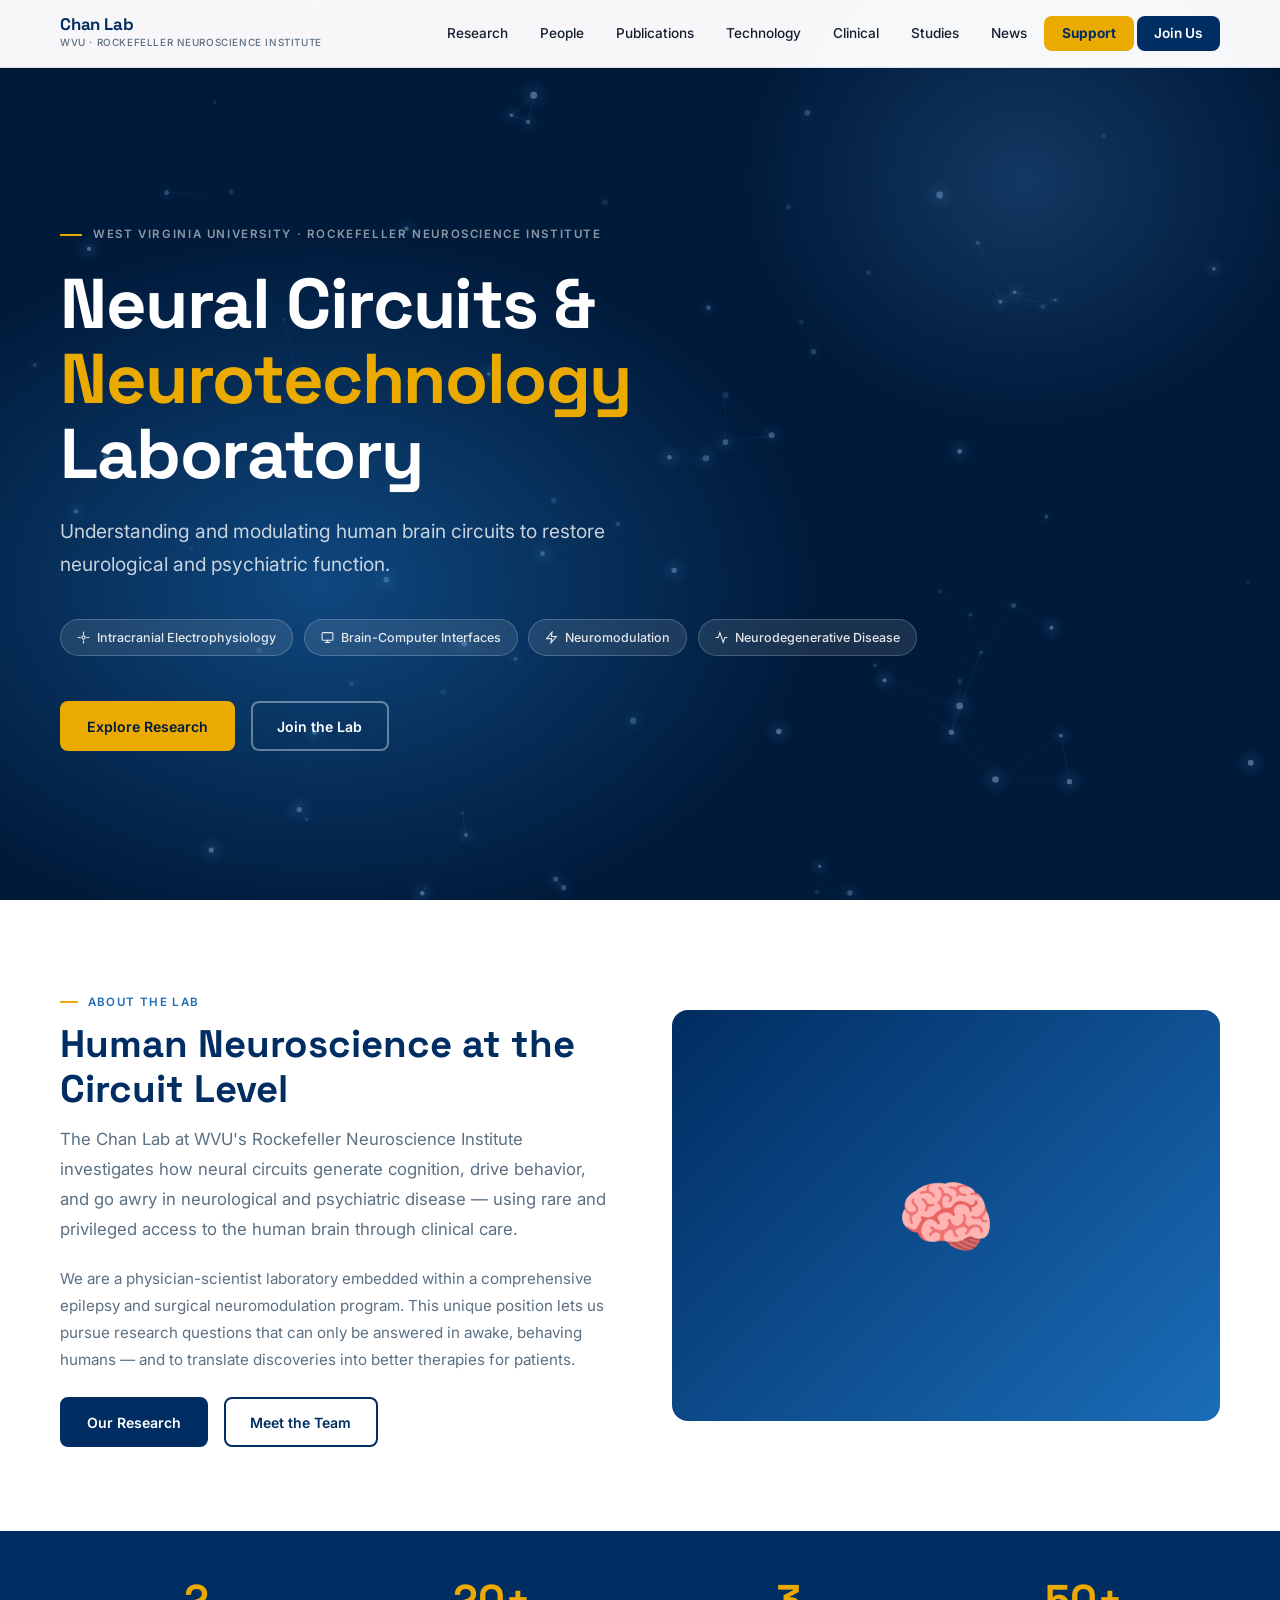
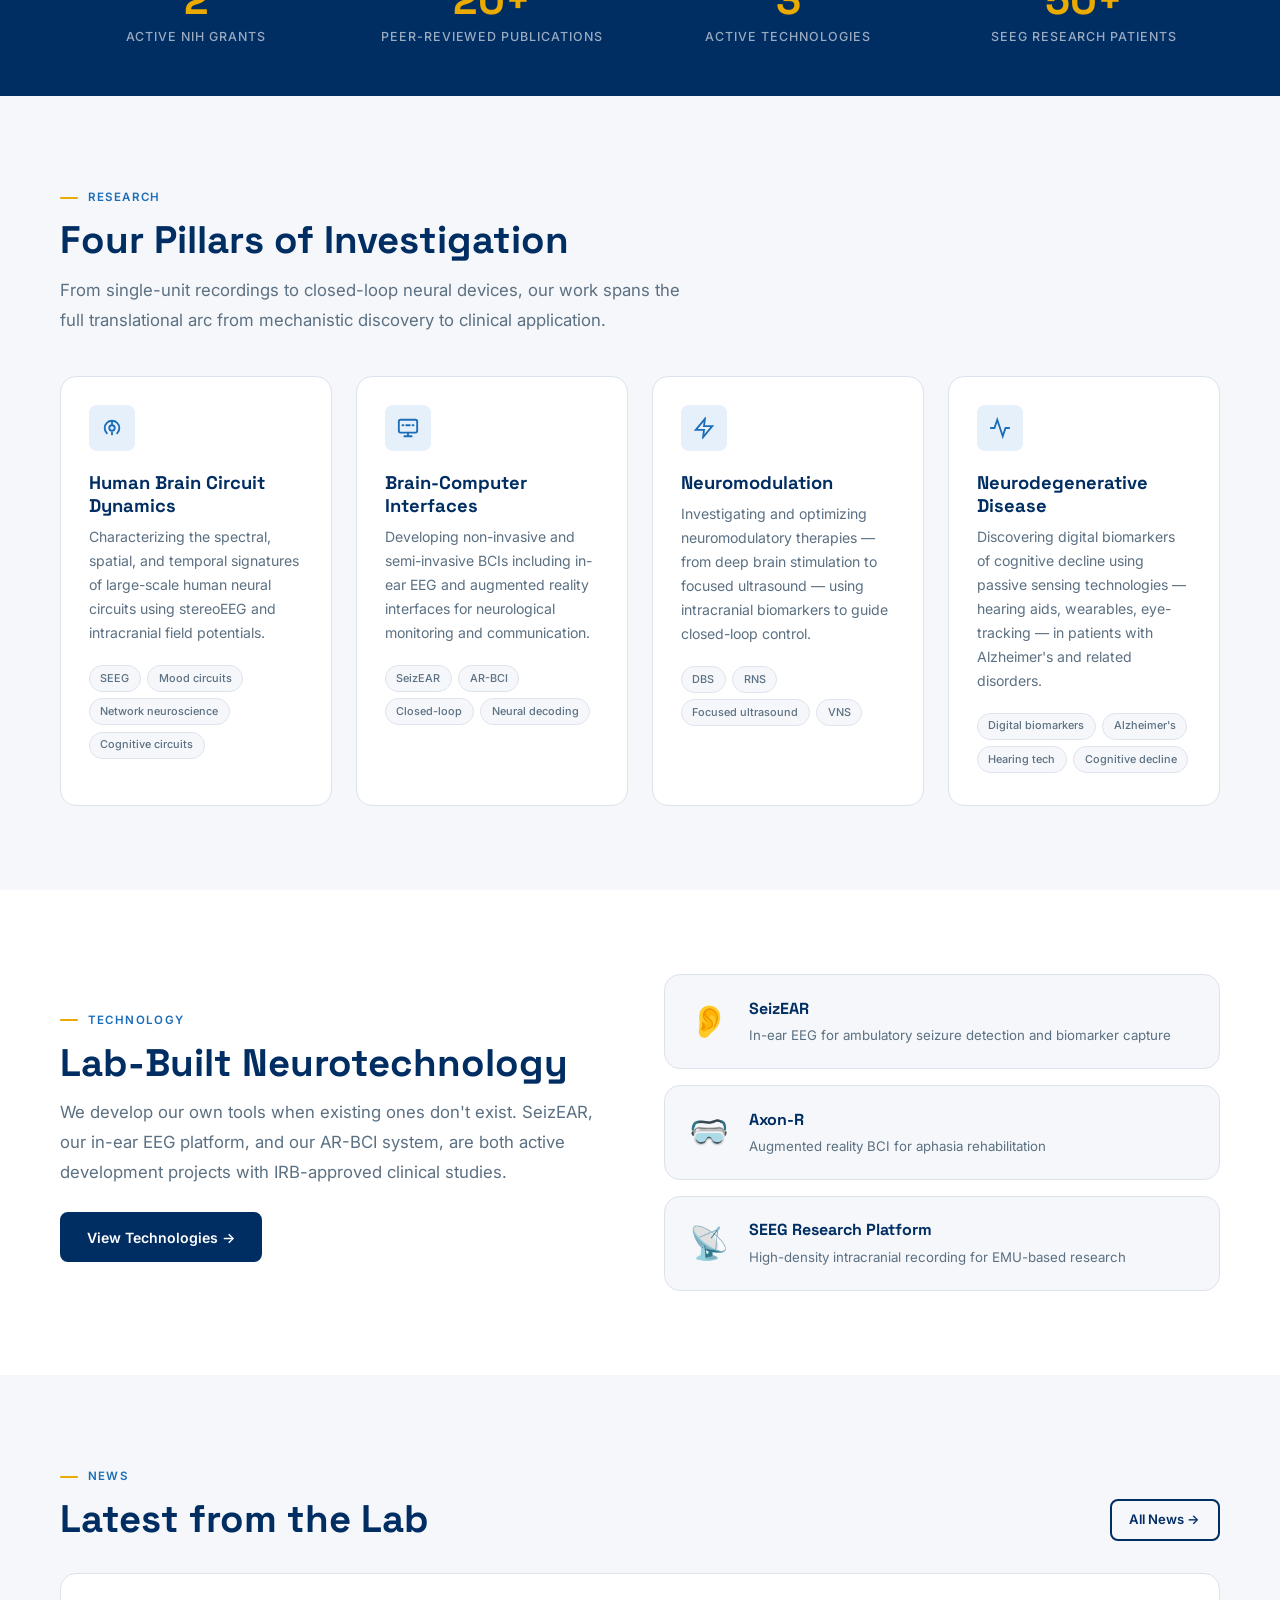
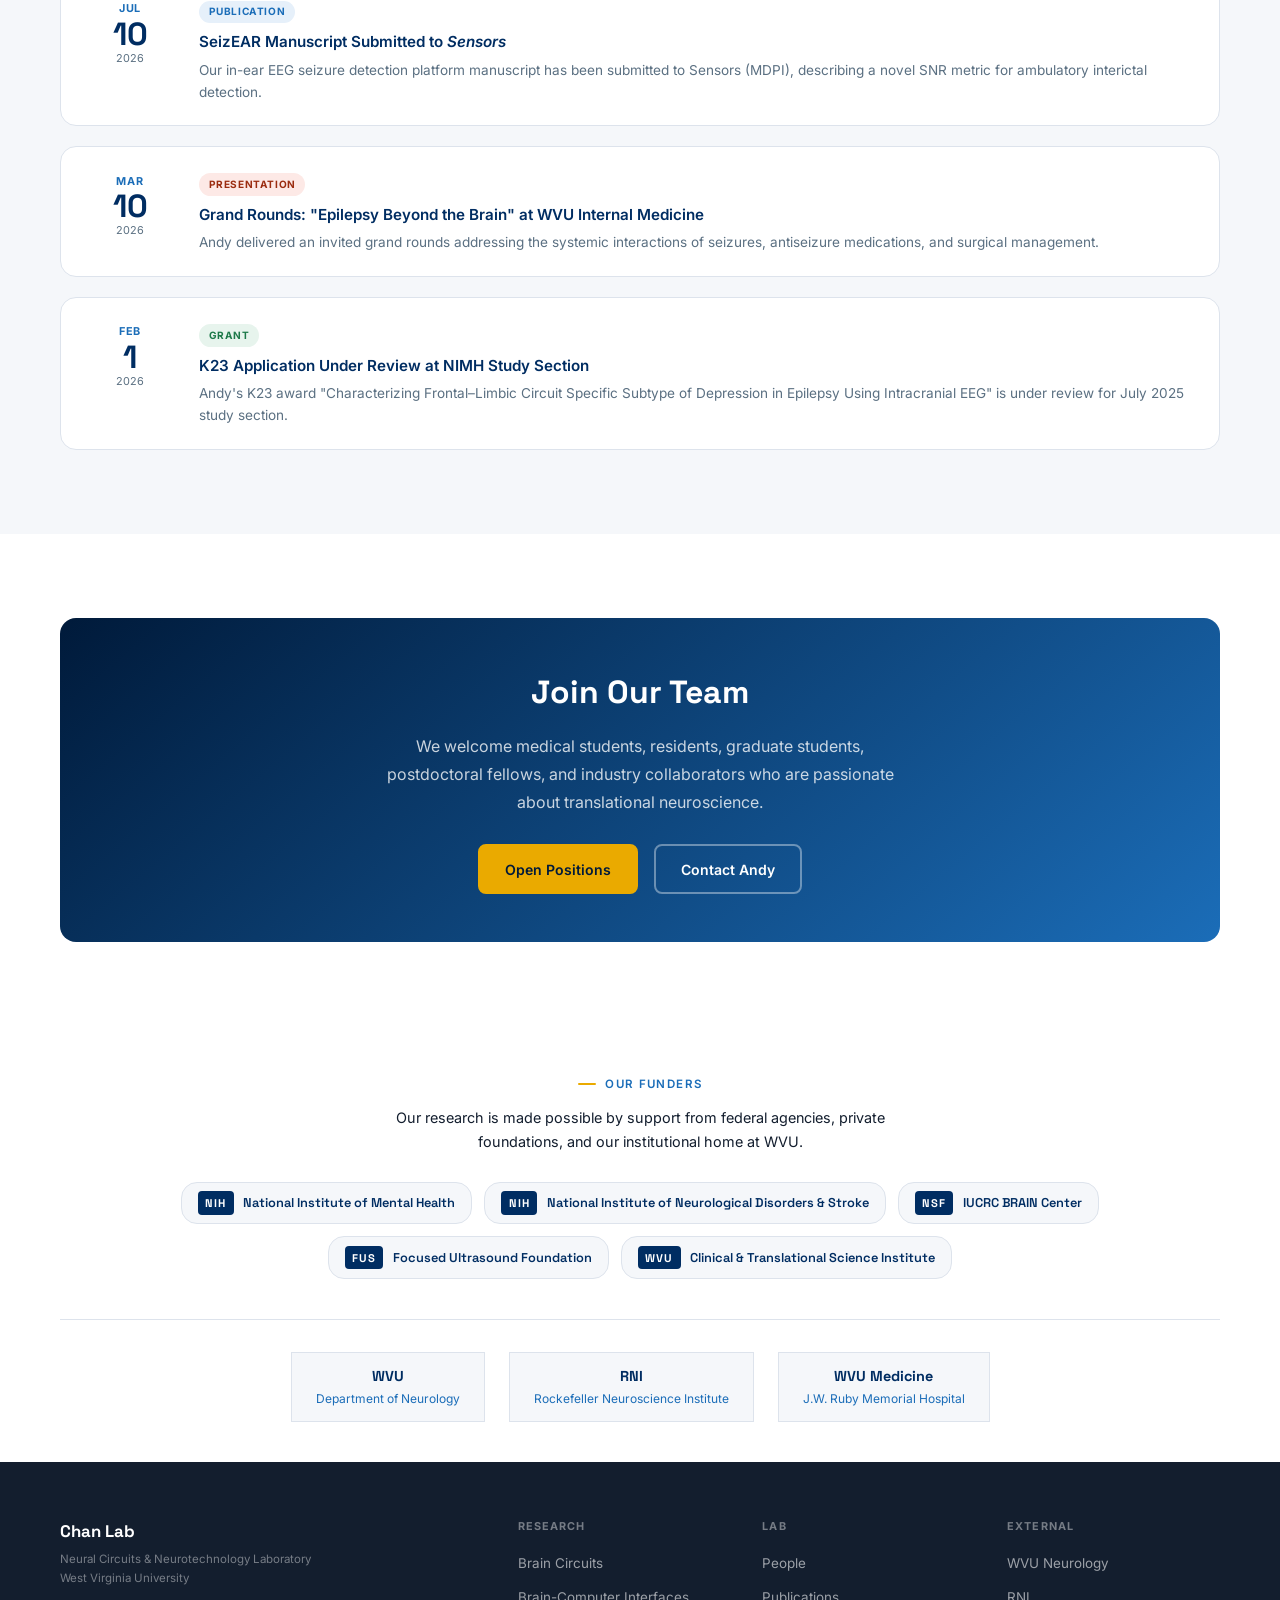
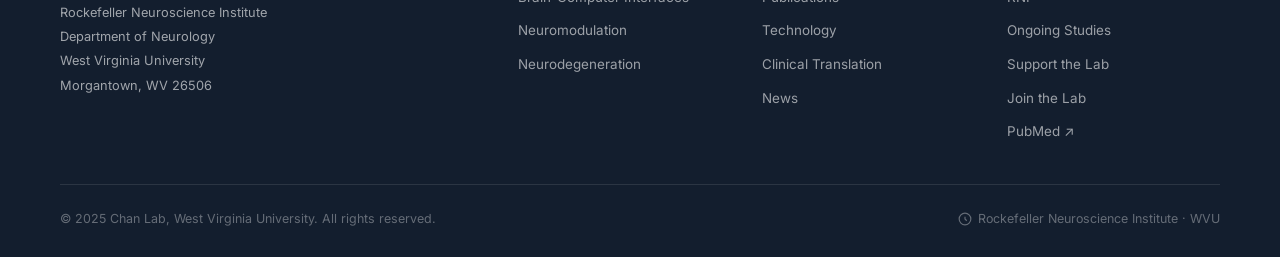
==== commit bcb1d462: "Update index.html" ====
--- a/index.html
+++ b/index.html
@@ -98,7 +98,6 @@
       <div style="background:linear-gradient(135deg,var(--navy) 0%,var(--circuit) 100%);border-radius:var(--r-lg);aspect-ratio:4/3;display:flex;align-items:center;justify-content:center;font-size:5rem;position:relative;overflow:hidden;">
         <span aria-hidden="true">🧠</span>
         <div style="position:absolute;bottom:1rem;left:1rem;right:1rem;font-size:.72rem;font-weight:600;color:rgba(255,255,255,.6);text-transform:uppercase;letter-spacing:.1em;">
-          Replace with lab photo or SEEG visualization
         </div>
       </div>
     </div>
@@ -205,7 +204,7 @@
         <div class="eyebrow">Technology</div>
         <h2 class="section-title">Lab-Built Neurotechnology</h2>
         <p class="section-lead" style="margin-bottom:1.5rem;">
-          We develop our own tools when existing ones don't exist. SeizEAR, our in-ear EEG platform, and Axon-R, our AR-BCI system, are both active development projects with IRB-approved clinical studies.
+          We develop our own tools when existing ones don't exist. SeizEAR, our in-ear EEG platform, and our AR-BCI system, are both active development projects with IRB-approved clinical studies.
         </p>
         <a href="technology.html" class="btn btn-navy">View Technologies →</a>
       </div>
@@ -248,29 +247,31 @@
     </div>
     <div class="news-list">
       <div class="news-item">
-        <div class="news-date"><div class="news-month">Jun</div><div class="news-day">15</div><div class="news-year">2025</div></div>
+        <div class="news-date"><div class="news-month">Jul</div><div class="news-day">10</div><div class="news-year">2026</div></div>
+        <div>
+          <div><span class="nbadge nb-paper">Publication</span></div>
+          <div class="news-title">SeizEAR Manuscript Submitted to <em>Sensors</em></div>
+          <div class="news-desc">Our in-ear EEG seizure detection platform manuscript has been submitted to Sensors (MDPI), describing a novel SNR metric for ambulatory interictal detection.</div>
+        </div>
+      </div>
+     <div class="news-item">
+        <div class="news-date"><div class="news-month">Mar</div><div class="news-day">10</div><div class="news-year">2026</div></div>
+        <div>
+          <div><span class="nbadge nb-event">Presentation</span></div>
+          <div class="news-title">Grand Rounds: "Epilepsy Beyond the Brain" at WVU Internal Medicine</div>
+          <div class="news-desc">Andy delivered an invited grand rounds addressing the systemic interactions of seizures, antiseizure medications, and surgical management.</div>
+        </div>
+      </div>
+      <div class="news-item">
+        <div class="news-date"><div class="news-month">Feb</div><div class="news-day">1</div><div class="news-year">2026</div></div>
         <div>
           <div><span class="nbadge nb-grant">Grant</span></div>
           <div class="news-title">K23 Application Under Review at NIMH Study Section</div>
           <div class="news-desc">Andy's K23 award "Characterizing Frontal–Limbic Circuit Specific Subtype of Depression in Epilepsy Using Intracranial EEG" is under review for July 2025 study section.</div>
         </div>
       </div>
-      <div class="news-item">
-        <div class="news-date"><div class="news-month">Apr</div><div class="news-day">22</div><div class="news-year">2025</div></div>
-        <div>
-          <div><span class="nbadge nb-paper">Publication</span></div>
-          <div class="news-title">SeizEAR Manuscript Submitted to <em>Sensors</em></div>
-          <div class="news-desc">Our in-ear EEG seizure detection platform manuscript has been submitted to Sensors (MDPI), describing a novel SNR metric for ambulatory interictal detection.</div>
-        </div>
-      </div>
-      <div class="news-item">
-        <div class="news-date"><div class="news-month">Mar</div><div class="news-day">10</div><div class="news-year">2025</div></div>
-        <div>
-          <div><span class="nbadge nb-event">Presentation</span></div>
-          <div class="news-title">Grand Rounds: "Epilepsy Beyond the Brain" at WVU Internal Medicine</div>
-          <div class="news-desc">Andy delivered an invited grand rounds addressing the systemic interactions of seizures, antiseizure medications, and surgical management.</div>
-        </div>
-      </div>
+
+
     </div>
   </div>
 </section>
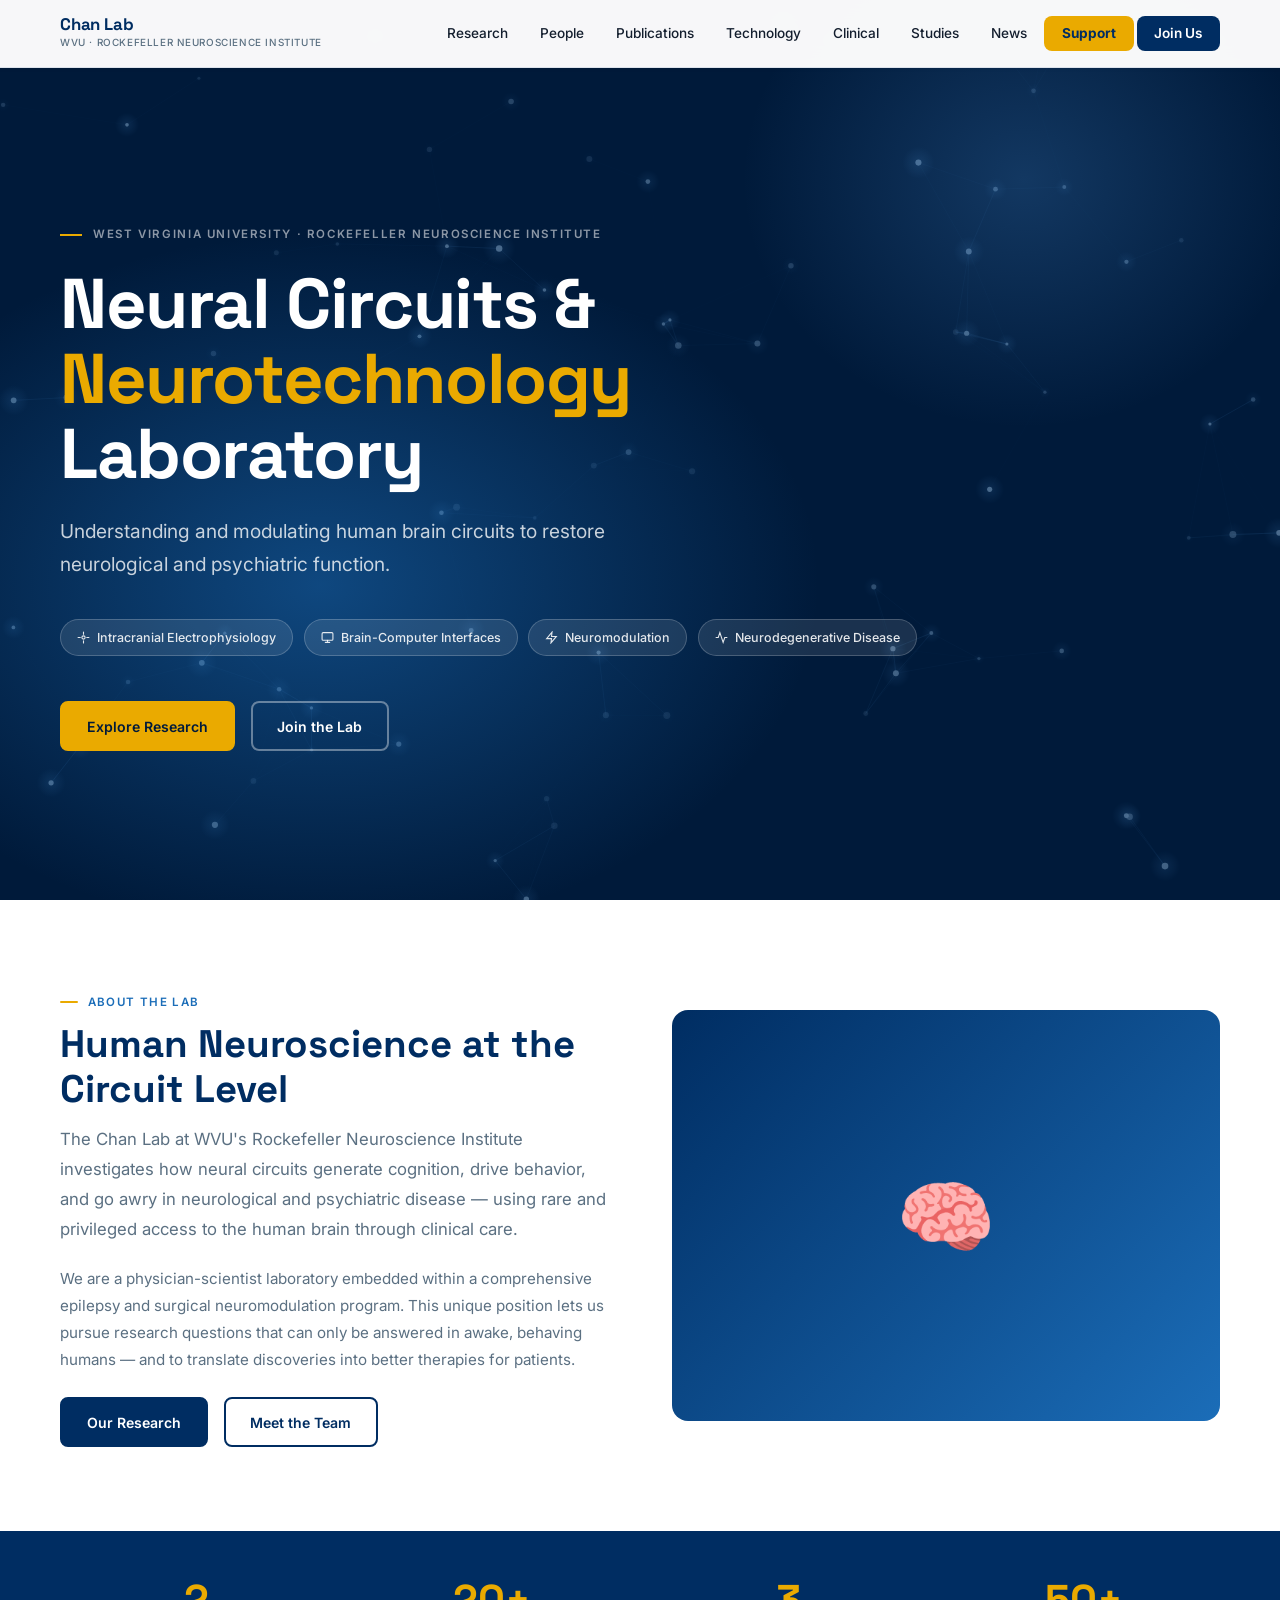
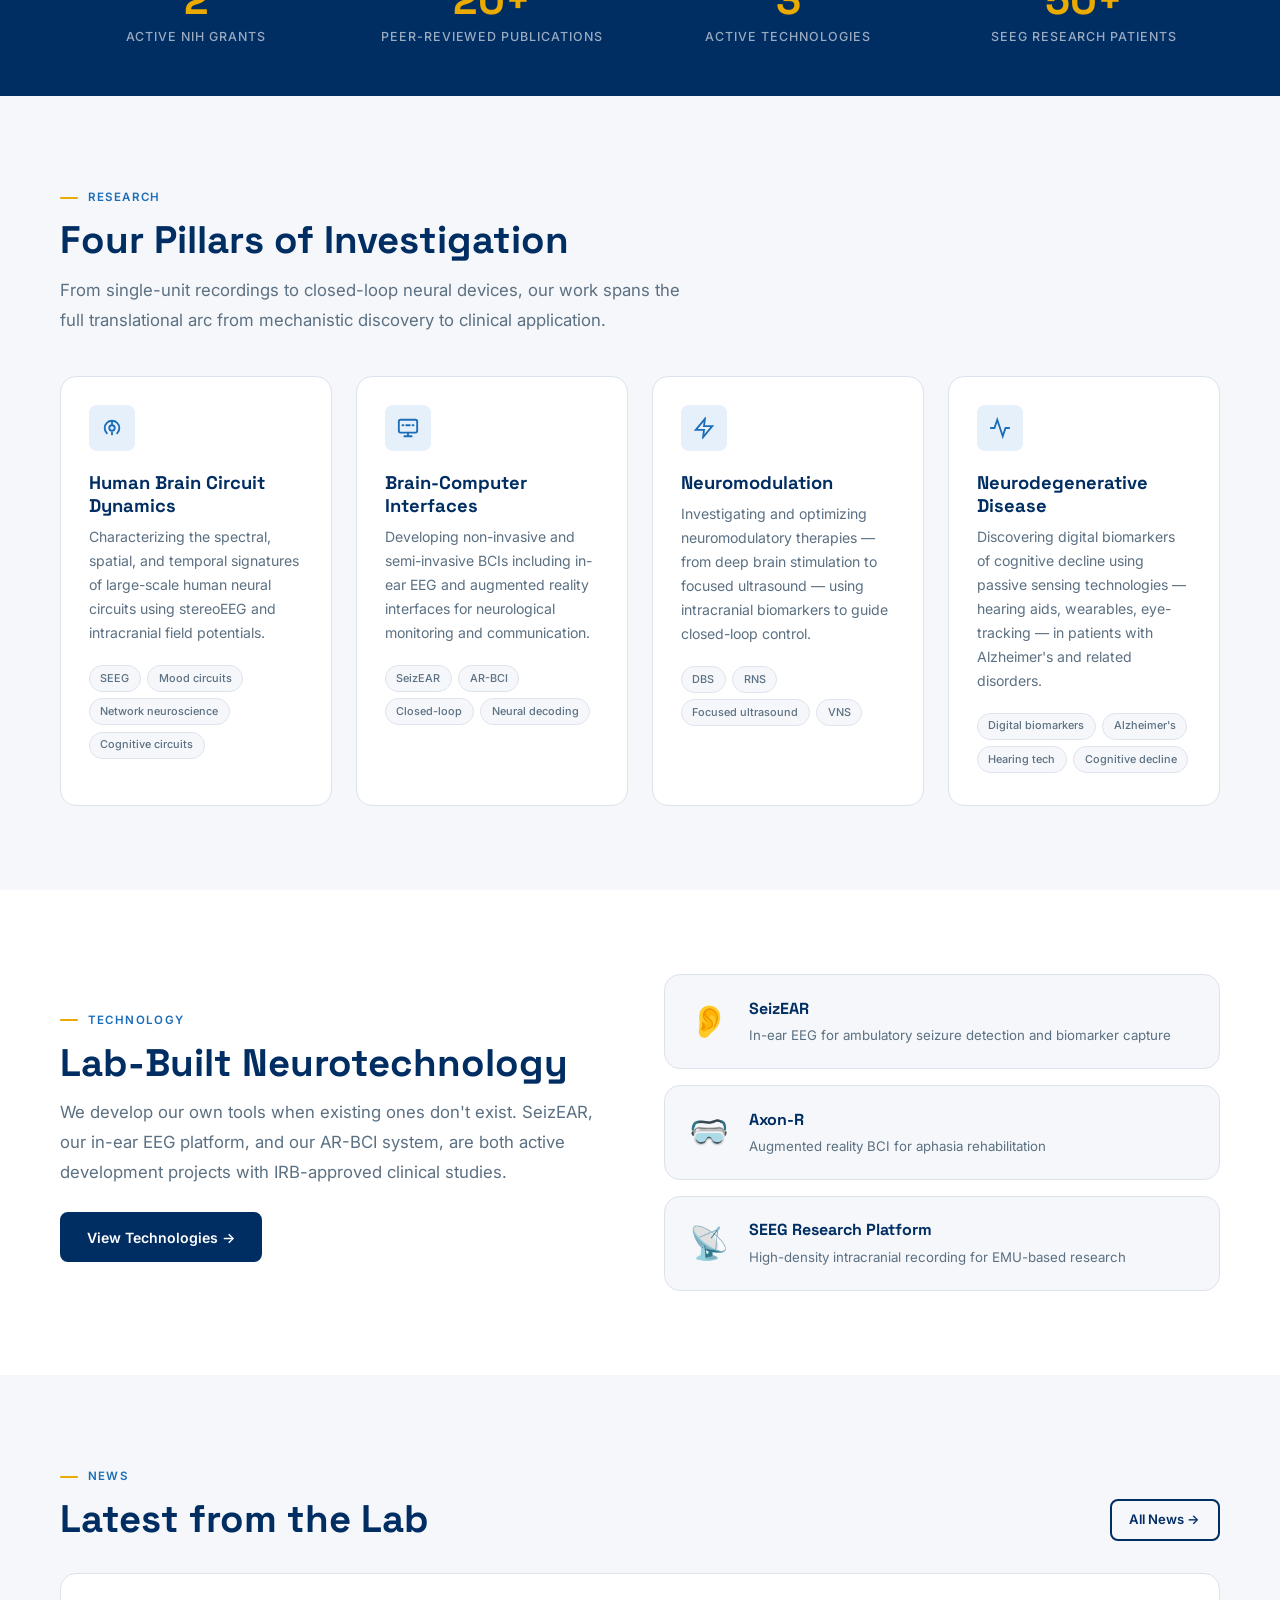
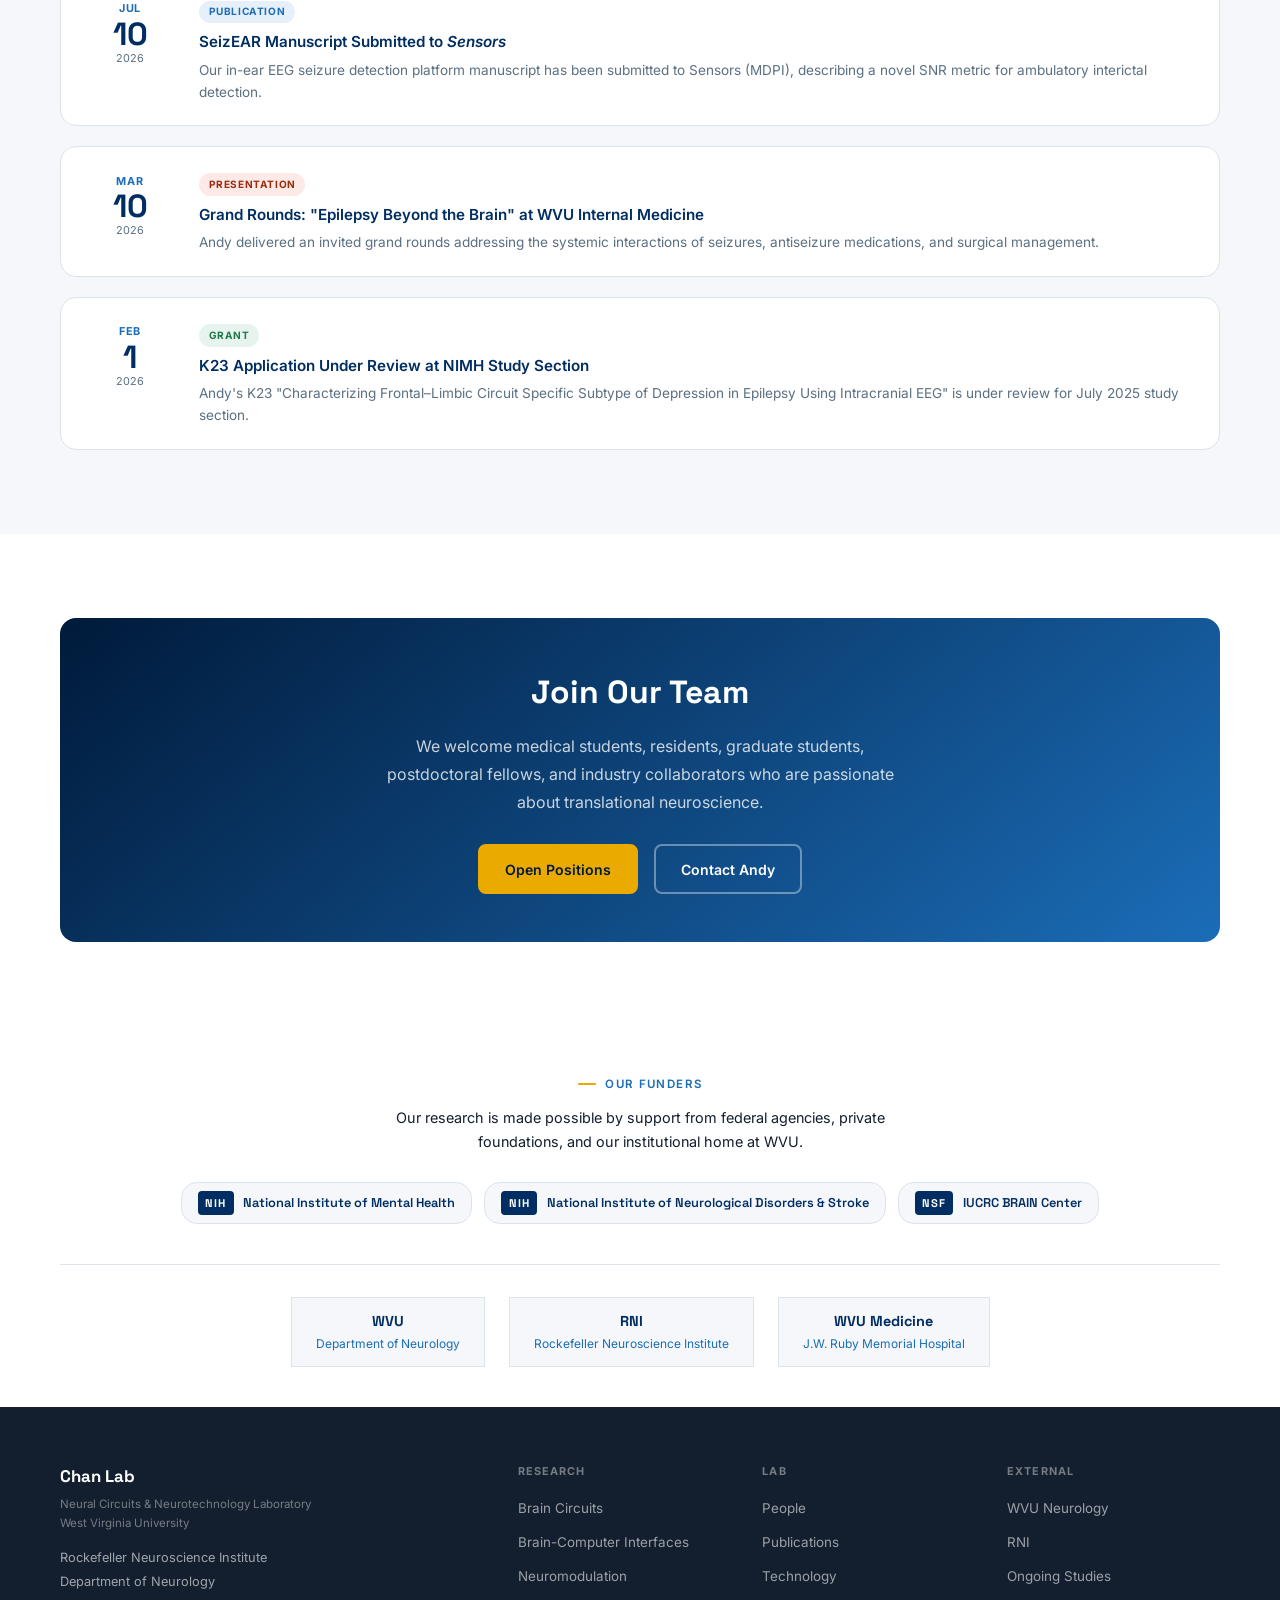
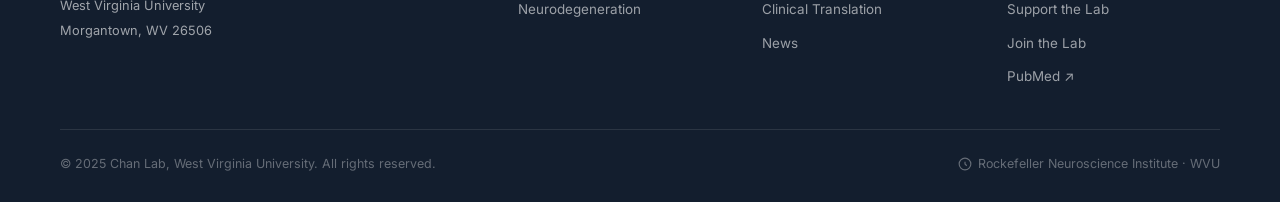
==== commit 7445fb4a: "Update index.html" ====
--- a/index.html
+++ b/index.html
@@ -267,7 +267,7 @@
         <div>
           <div><span class="nbadge nb-grant">Grant</span></div>
           <div class="news-title">K23 Application Under Review at NIMH Study Section</div>
-          <div class="news-desc">Andy's K23 award "Characterizing Frontal–Limbic Circuit Specific Subtype of Depression in Epilepsy Using Intracranial EEG" is under review for July 2025 study section.</div>
+          <div class="news-desc">Andy's K23 "Characterizing Frontal–Limbic Circuit Specific Subtype of Depression in Epilepsy Using Intracranial EEG" is under review for July 2025 study section.</div>
         </div>
       </div>
 
@@ -286,7 +286,7 @@
       </p>
       <div style="display:flex;gap:1rem;justify-content:center;flex-wrap:wrap;">
         <a href="join.html" class="btn btn-gold">Open Positions</a>
-        <a href="mailto:andy.chan@wvumedicine.org" class="btn btn-outline">Contact Andy</a>
+        <a href="mailto:howing.chan@hsc.wvu.edu" class="btn btn-outline">Contact Andy</a>
       </div>
     </div>
   </div>
@@ -310,14 +310,6 @@
         <span class="funder-pill-agency">NSF</span>
         <span class="funder-pill-name">IUCRC BRAIN Center</span>
       </a>
-      <a href="https://www.fusfoundation.org/" target="_blank" rel="noopener" class="funder-pill">
-        <span class="funder-pill-agency">FUS</span>
-        <span class="funder-pill-name">Focused Ultrasound Foundation</span>
-      </a>
-      <a href="https://wvuctsi.org/" target="_blank" rel="noopener" class="funder-pill">
-        <span class="funder-pill-agency">WVU</span>
-        <span class="funder-pill-name">Clinical &amp; Translational Science Institute</span>
-      </a>
     </div>
     <!-- Institutional logos row -->
     <div style="display:flex;flex-wrap:wrap;gap:1.5rem;justify-content:center;align-items:center;margin-top:2.5rem;padding-top:2rem;border-top:1px solid var(--divider);">
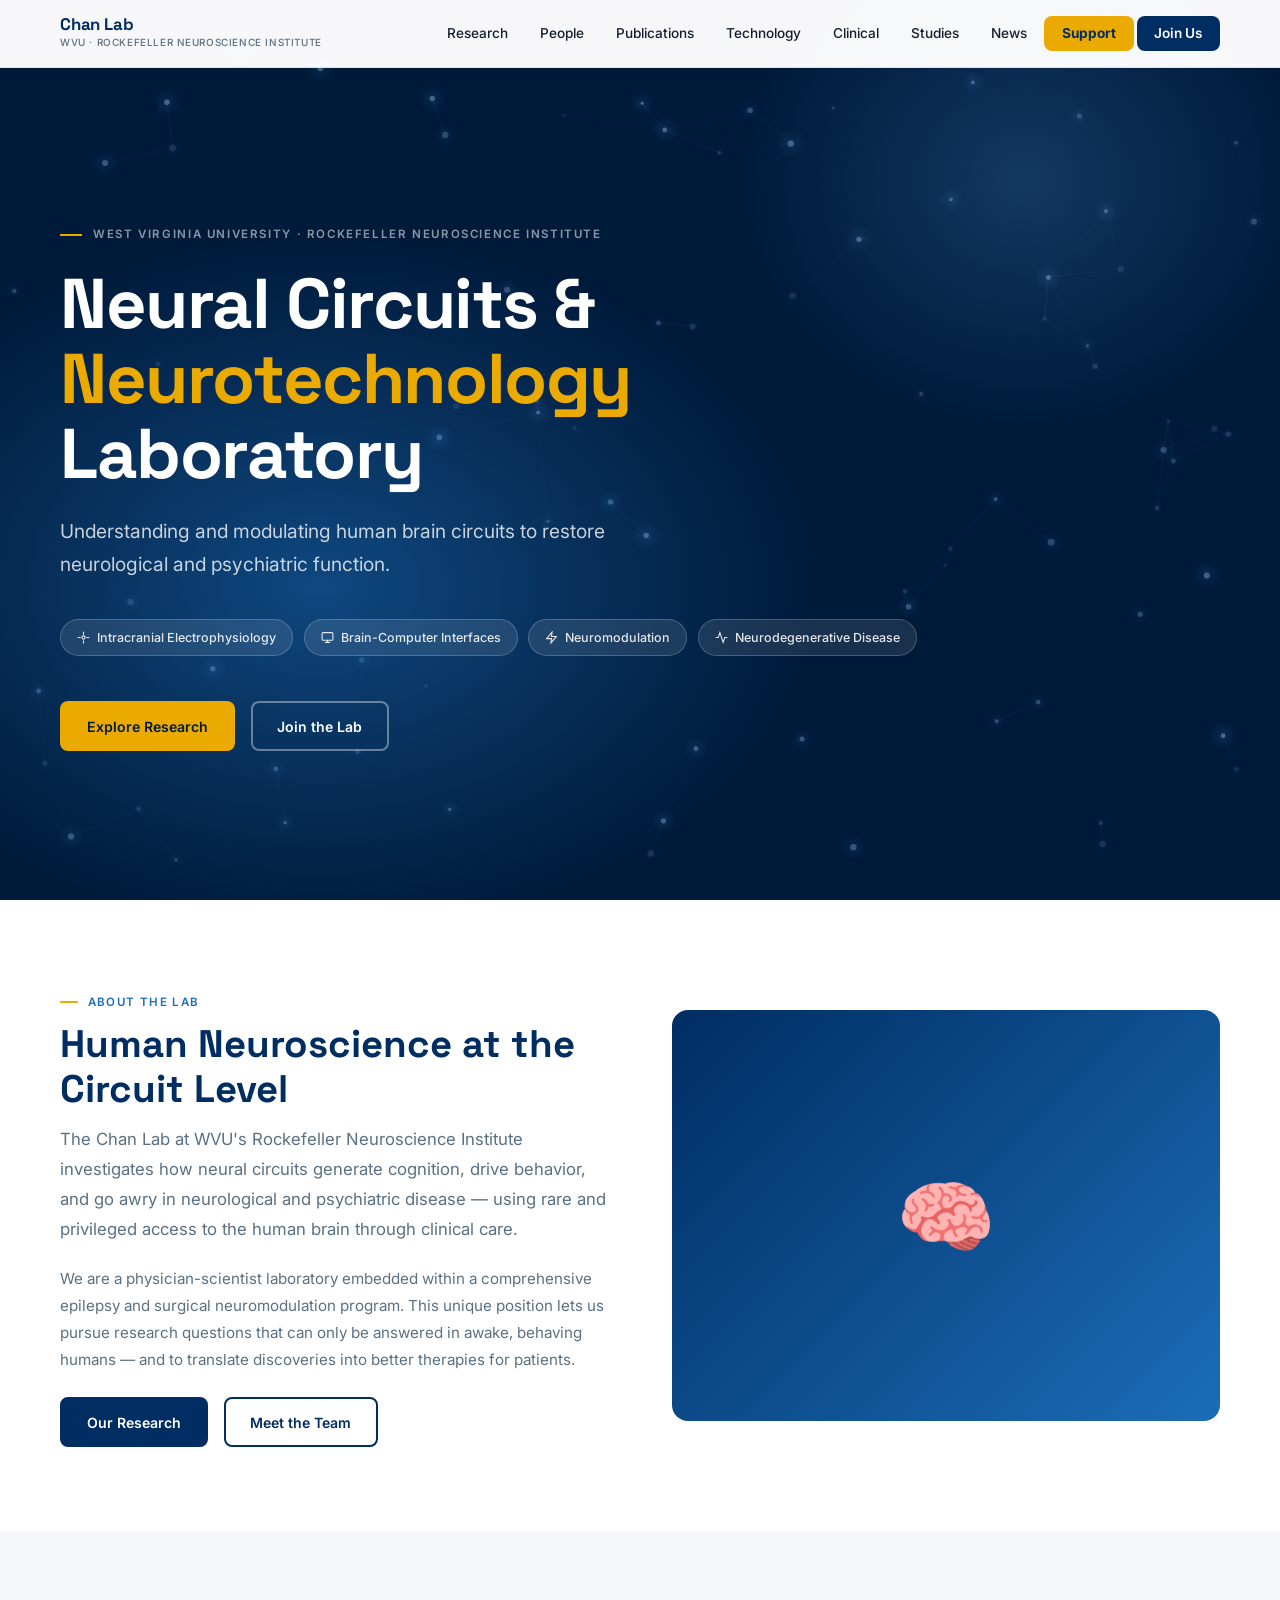
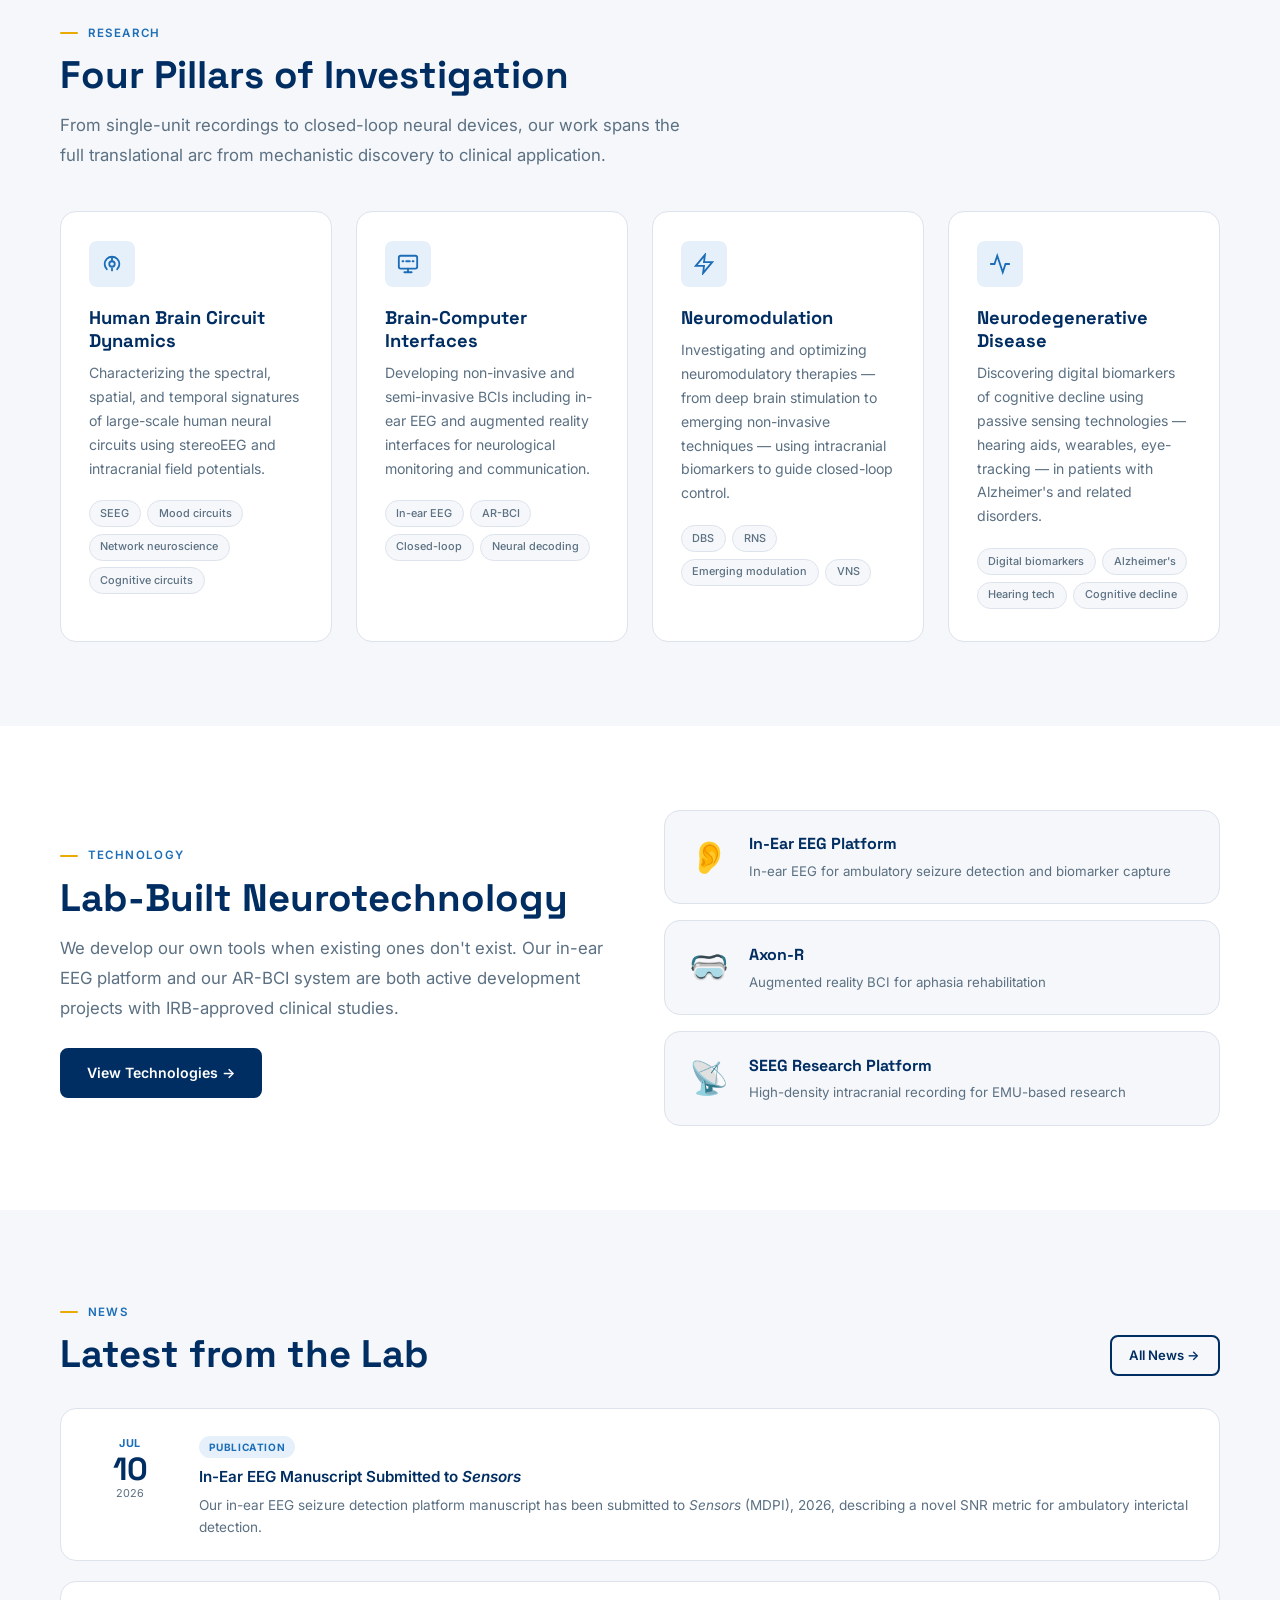
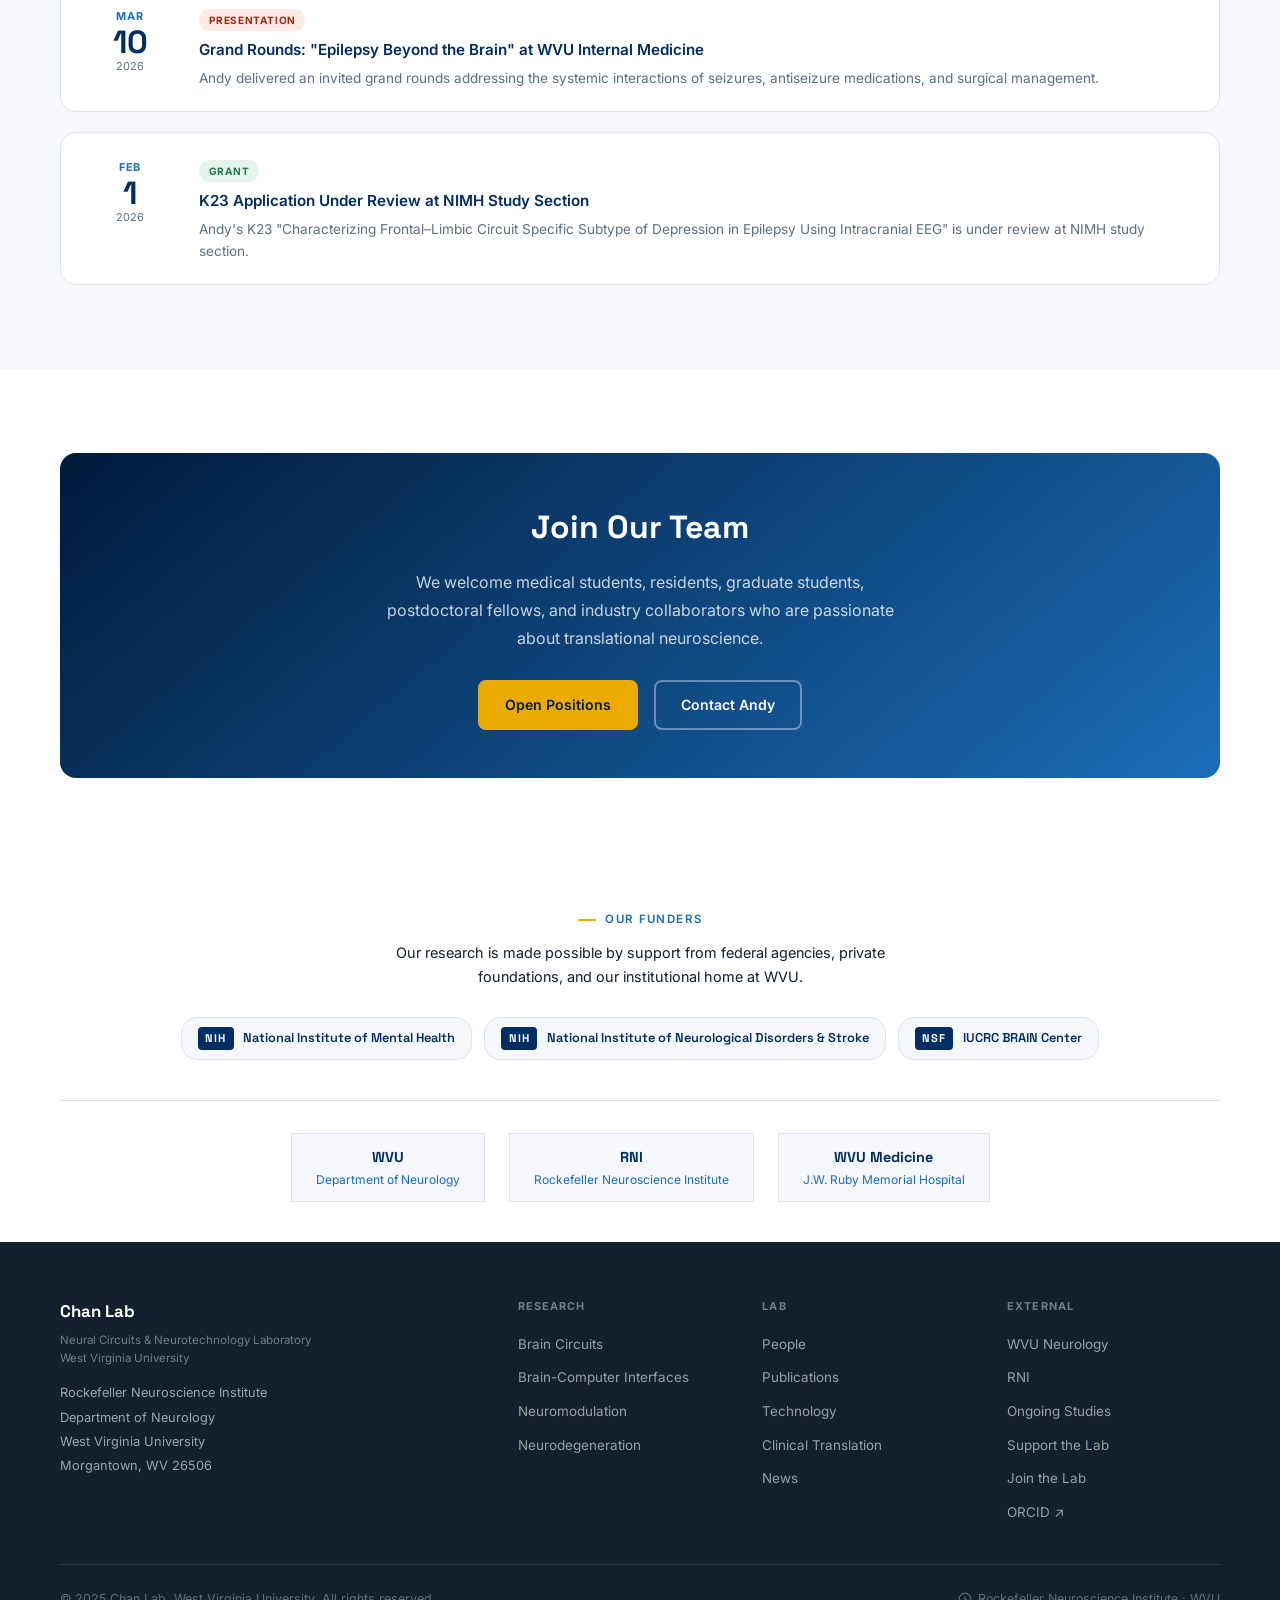
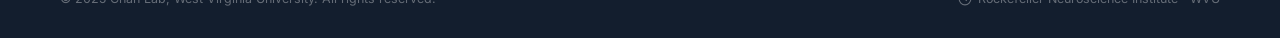
==== commit 3ac9fc97: "Update index.html" ====
--- a/index.html
+++ b/index.html
@@ -104,30 +104,6 @@
   </div>
 </section>
 
-<!-- ── Stats ─────────────────────────────────────────────────── -->
-<div class="stats-bar">
-  <div class="wrap">
-    <div class="stats-grid">
-      <div>
-        <div class="stat-num">2</div>
-        <div class="stat-label">Active NIH Grants</div>
-      </div>
-      <div>
-        <div class="stat-num">20+</div>
-        <div class="stat-label">Peer-Reviewed Publications</div>
-      </div>
-      <div>
-        <div class="stat-num">3</div>
-        <div class="stat-label">Active Technologies</div>
-      </div>
-      <div>
-        <div class="stat-num">50+</div>
-        <div class="stat-label">SEEG Research Patients</div>
-      </div>
-    </div>
-  </div>
-</div>
-
 <!-- ── Research Themes ──────────────────────────────────────── -->
 <section class="section alt">
   <div class="wrap">
@@ -157,7 +133,7 @@
         <div class="rcard-title">Brain-Computer Interfaces</div>
         <p class="rcard-desc">Developing non-invasive and semi-invasive BCIs including in-ear EEG and augmented reality interfaces for neurological monitoring and communication.</p>
         <div class="tag-row">
-          <span class="tag">SeizEAR</span>
+          <span class="tag">In-ear EEG</span>
           <span class="tag">AR-BCI</span>
           <span class="tag">Closed-loop</span>
           <span class="tag">Neural decoding</span>
@@ -169,11 +145,11 @@
           <svg width="22" height="22" viewBox="0 0 24 24" fill="none" stroke="var(--circuit)" stroke-width="2" stroke-linecap="round"><path d="M13 2L3 14h9l-1 8 10-12h-9l1-8z"/></svg>
         </div>
         <div class="rcard-title">Neuromodulation</div>
-        <p class="rcard-desc">Investigating and optimizing neuromodulatory therapies — from deep brain stimulation to focused ultrasound — using intracranial biomarkers to guide closed-loop control.</p>
+        <p class="rcard-desc">Investigating and optimizing neuromodulatory therapies — from deep brain stimulation to emerging non-invasive techniques — using intracranial biomarkers to guide closed-loop control.</p>
         <div class="tag-row">
           <span class="tag">DBS</span>
           <span class="tag">RNS</span>
-          <span class="tag">Focused ultrasound</span>
+          <span class="tag">Emerging modulation</span>
           <span class="tag">VNS</span>
         </div>
       </a>
@@ -204,7 +180,7 @@
         <div class="eyebrow">Technology</div>
         <h2 class="section-title">Lab-Built Neurotechnology</h2>
         <p class="section-lead" style="margin-bottom:1.5rem;">
-          We develop our own tools when existing ones don't exist. SeizEAR, our in-ear EEG platform, and our AR-BCI system, are both active development projects with IRB-approved clinical studies.
+          We develop our own tools when existing ones don't exist. Our in-ear EEG platform and our AR-BCI system are both active development projects with IRB-approved clinical studies.
         </p>
         <a href="technology.html" class="btn btn-navy">View Technologies →</a>
       </div>
@@ -212,7 +188,7 @@
         <div style="display:flex;align-items:center;gap:1.25rem;padding:1.25rem 1.5rem;background:var(--ghost);border-radius:var(--r-lg);border:1px solid var(--divider);">
           <div style="font-size:2rem;flex-shrink:0;">👂</div>
           <div>
-            <div style="font-family:var(--font-display);font-weight:700;color:var(--navy);margin-bottom:.2rem;">SeizEAR</div>
+            <div style="font-family:var(--font-display);font-weight:700;color:var(--navy);margin-bottom:.2rem;">In-Ear EEG Platform</div>
             <div style="font-size:.83rem;color:var(--steel);">In-ear EEG for ambulatory seizure detection and biomarker capture</div>
           </div>
         </div>
@@ -250,8 +226,8 @@
         <div class="news-date"><div class="news-month">Jul</div><div class="news-day">10</div><div class="news-year">2026</div></div>
         <div>
           <div><span class="nbadge nb-paper">Publication</span></div>
-          <div class="news-title">SeizEAR Manuscript Submitted to <em>Sensors</em></div>
-          <div class="news-desc">Our in-ear EEG seizure detection platform manuscript has been submitted to Sensors (MDPI), describing a novel SNR metric for ambulatory interictal detection.</div>
+          <div class="news-title">In-Ear EEG Manuscript Submitted to <em>Sensors</em></div>
+          <div class="news-desc">Our in-ear EEG seizure detection platform manuscript has been submitted to <em>Sensors</em> (MDPI), 2026, describing a novel SNR metric for ambulatory interictal detection.</div>
         </div>
       </div>
      <div class="news-item">
@@ -267,7 +243,7 @@
         <div>
           <div><span class="nbadge nb-grant">Grant</span></div>
           <div class="news-title">K23 Application Under Review at NIMH Study Section</div>
-          <div class="news-desc">Andy's K23 "Characterizing Frontal–Limbic Circuit Specific Subtype of Depression in Epilepsy Using Intracranial EEG" is under review for July 2025 study section.</div>
+          <div class="news-desc">Andy's K23 "Characterizing Frontal–Limbic Circuit Specific Subtype of Depression in Epilepsy Using Intracranial EEG" is under review at NIMH study section.</div>
         </div>
       </div>
 
@@ -376,7 +352,7 @@
           <li><a href="studies.html">Ongoing Studies</a></li>
           <li><a href="support.html">Support the Lab</a></li>
           <li><a href="join.html">Join the Lab</a></li>
-          <li><a href="publications.html">PubMed ↗</a></li>
+          <li><a href="publications.html">ORCID ↗</a></li>
         </ul>
       </div>
     </div>
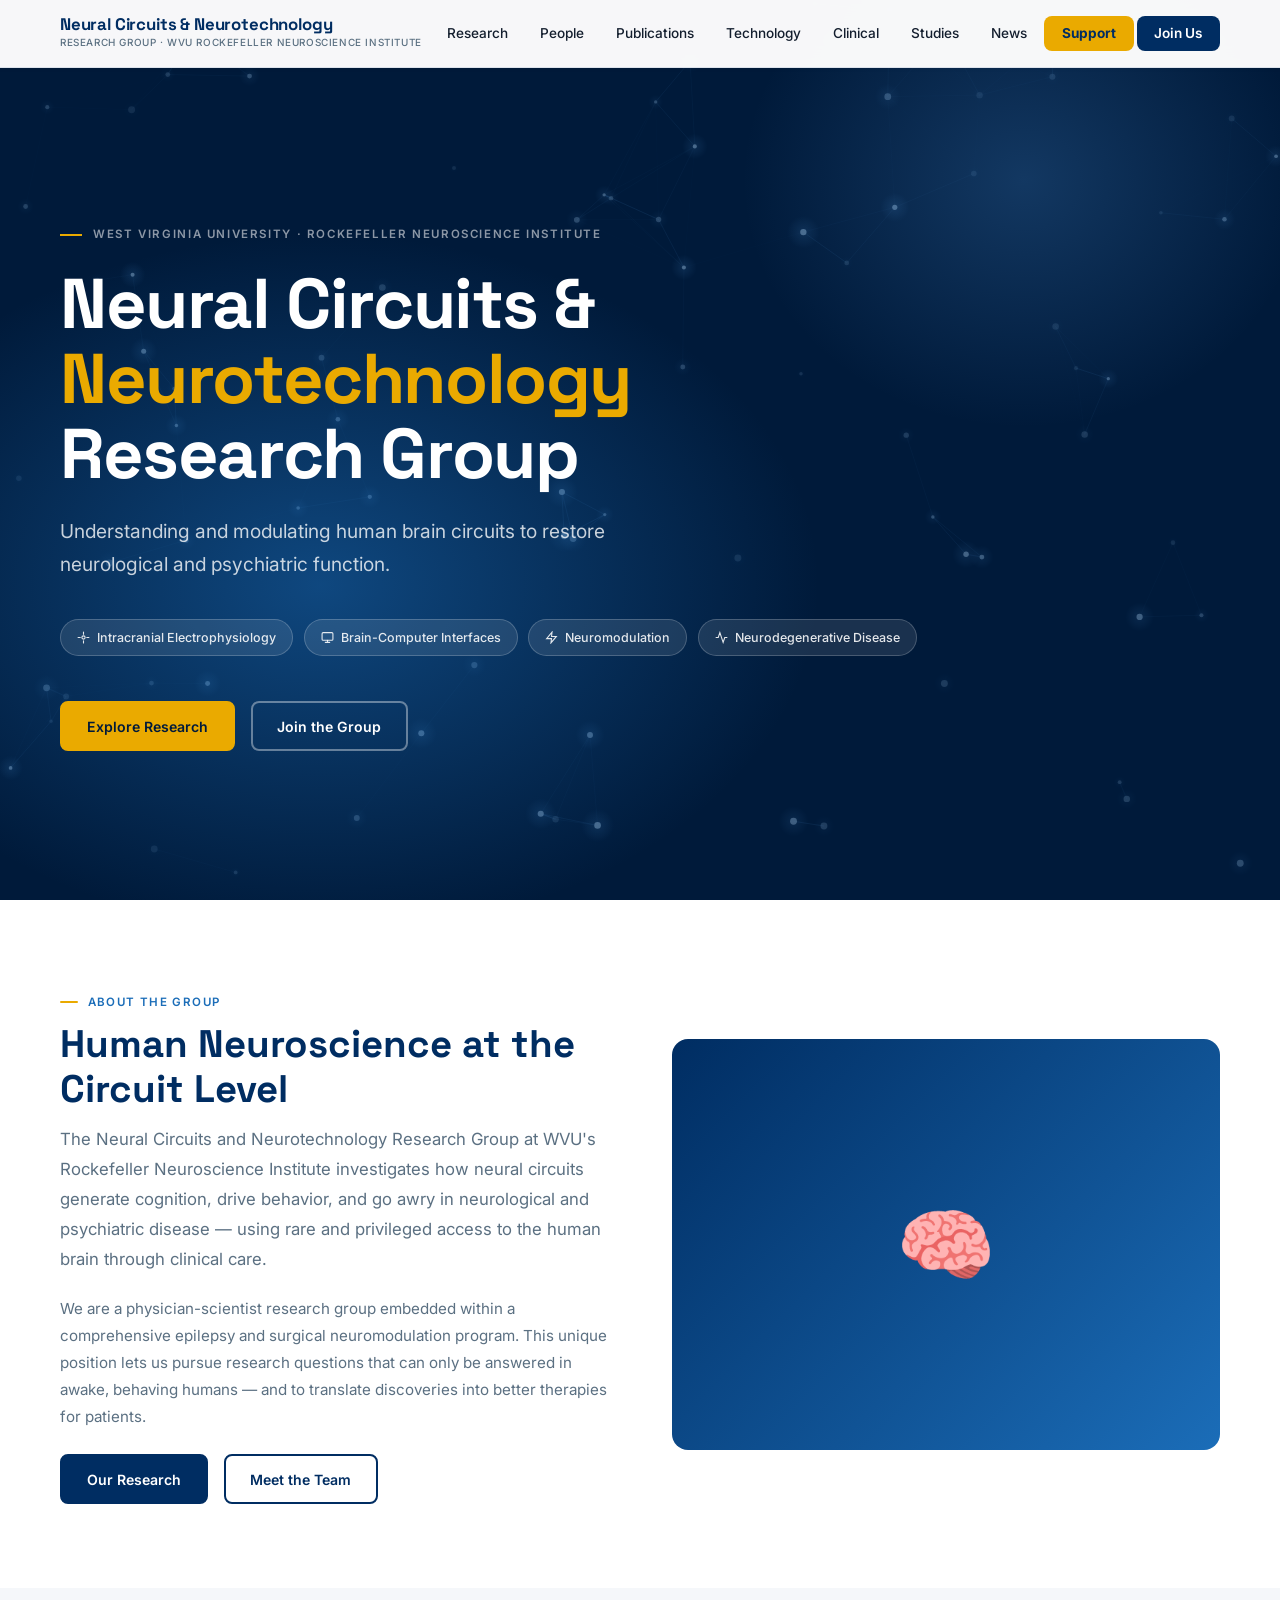
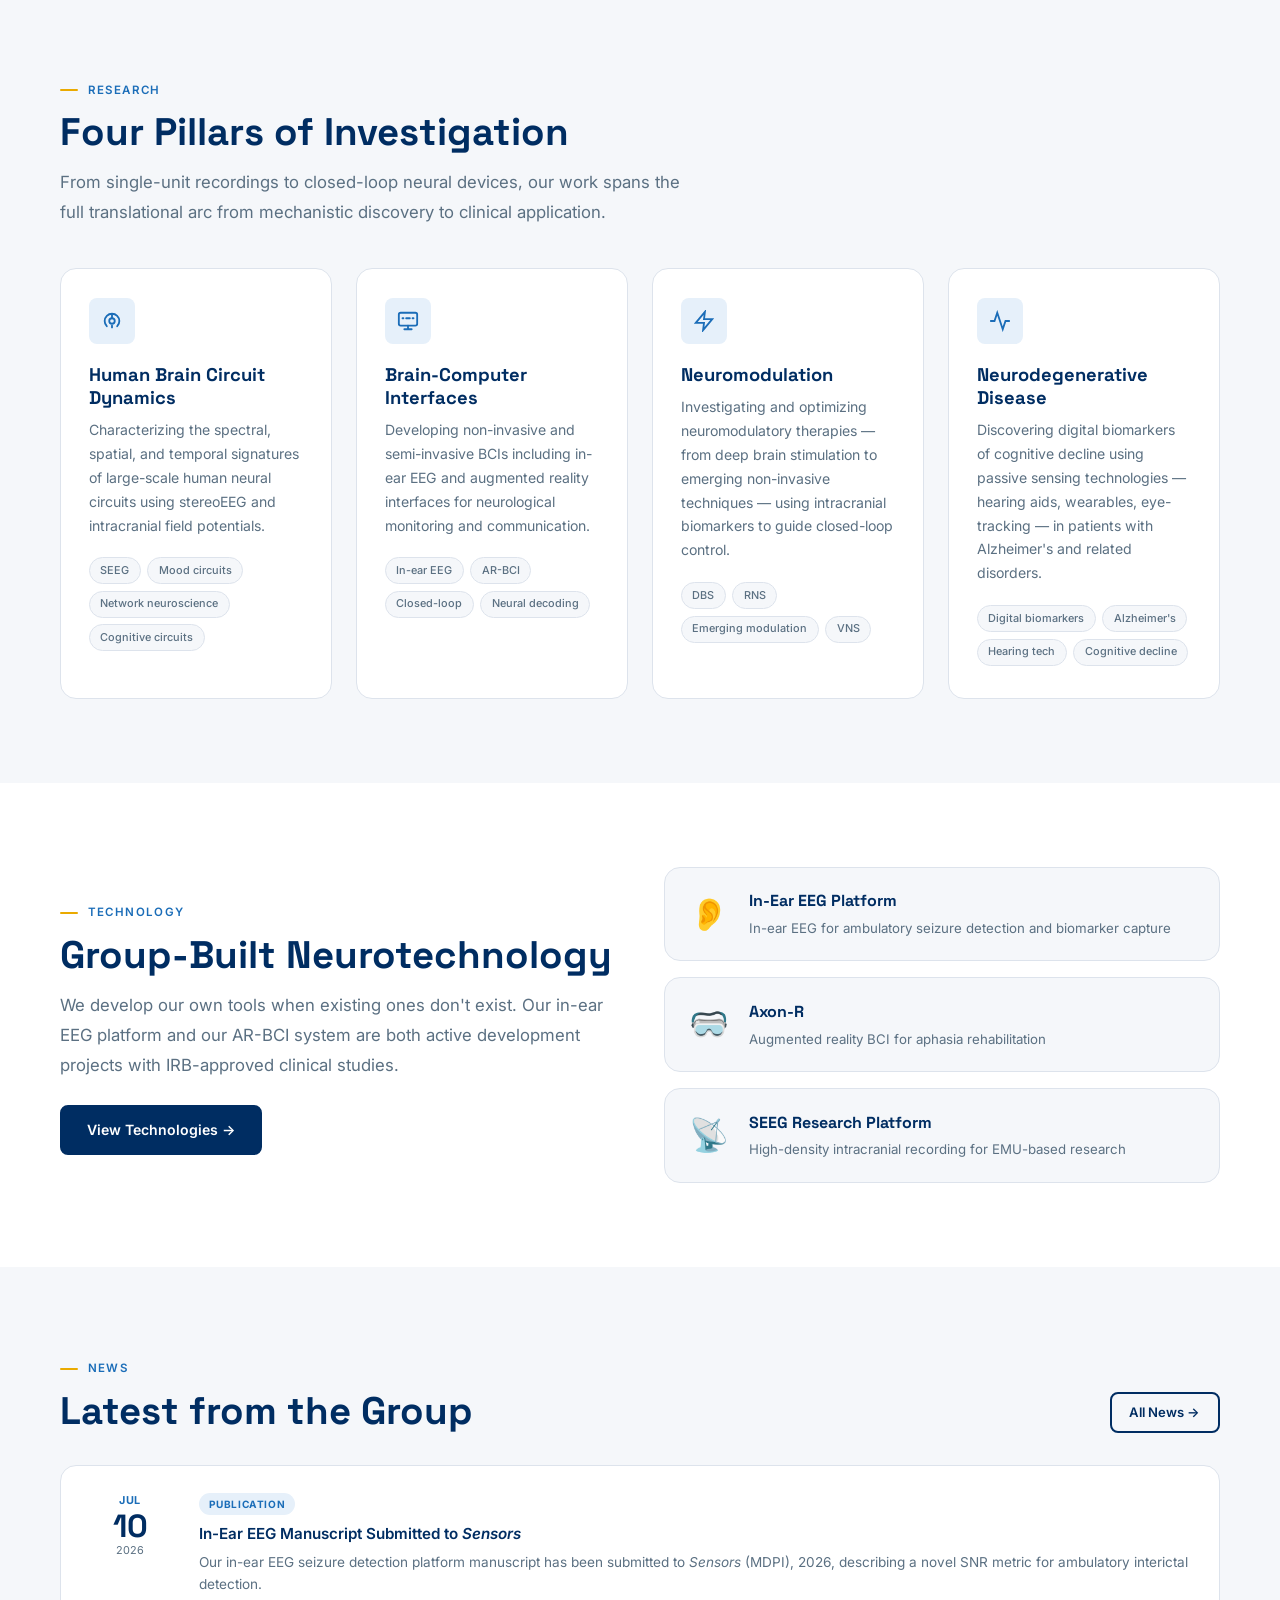
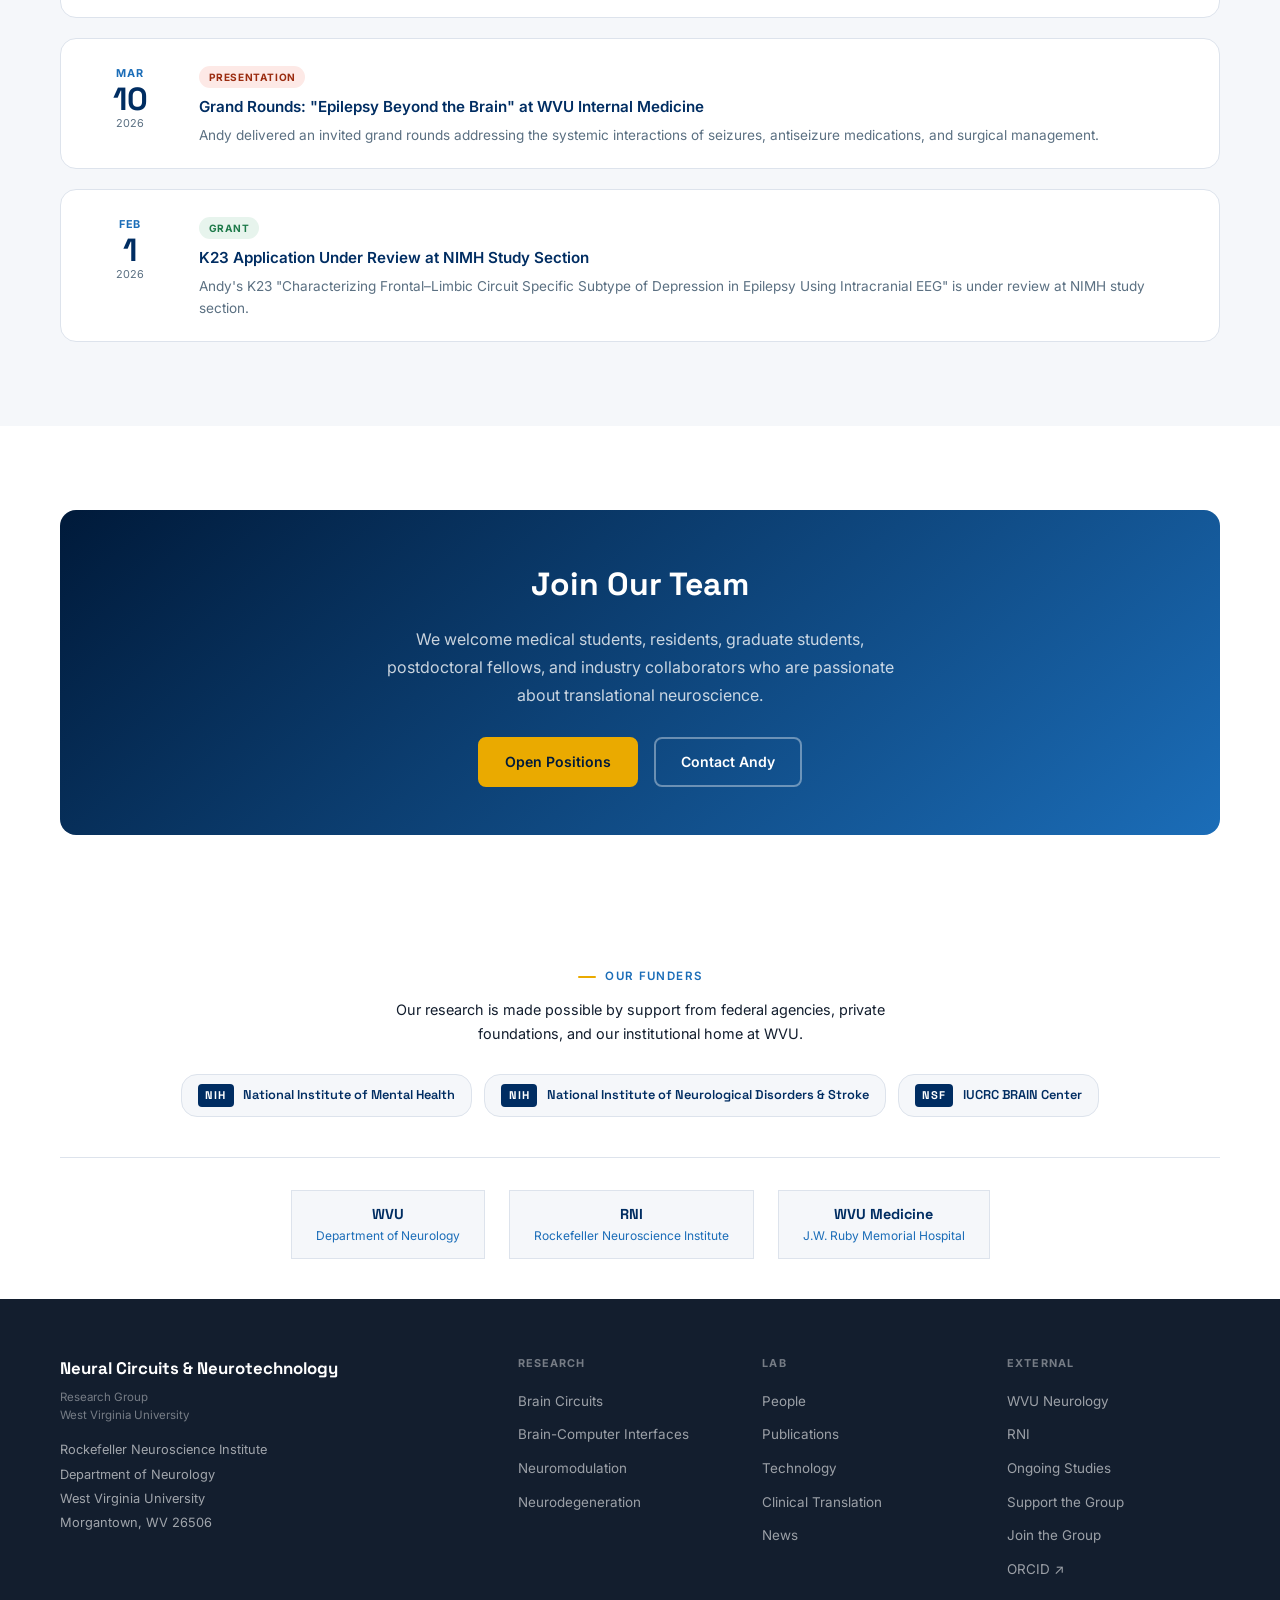
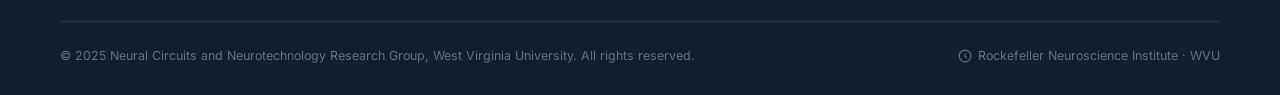
==== commit 1ca2747f: "Add files via upload" ====
--- a/index.html
+++ b/index.html
@@ -3,8 +3,8 @@
 <head>
   <meta charset="UTF-8">
   <meta name="viewport" content="width=device-width, initial-scale=1.0">
-  <title>Chan Lab | Neural Circuits &amp; Neurotechnology | WVU</title>
-  <meta name="description" content="Neural Circuits and Neurotechnology Laboratory at West Virginia University, Rockefeller Neuroscience Institute. Research in intracranial electrophysiology, brain-computer interfaces, and neuromodulation.">
+  <title>Neural Circuits and Neurotechnology Research Group | WVU</title>
+  <meta name="description" content="Neural Circuits and Neurotechnology Research Group at West Virginia University, Rockefeller Neuroscience Institute. Research in intracranial electrophysiology, brain-computer interfaces, and neuromodulation.">
   <link rel="preconnect" href="https://fonts.googleapis.com">
   <link rel="preconnect" href="https://fonts.gstatic.com" crossorigin>
   <link href="https://fonts.googleapis.com/css2?family=Space+Grotesk:wght@400;500;600;700&family=Inter:ital,wght@0,400;0,500;0,600;1,400&display=swap" rel="stylesheet">
@@ -15,9 +15,9 @@
 <!-- ── Navigation ──────────────────────────────────────────── -->
 <nav class="nav" role="navigation">
   <div class="nav-inner">
-    <a href="index.html" class="nav-brand" aria-label="Chan Lab home">
-      <span class="nav-brand-name">Chan Lab</span>
-      <span class="nav-brand-sub">WVU · Rockefeller Neuroscience Institute</span>
+    <a href="index.html" class="nav-brand" aria-label="Home">
+      <span class="nav-brand-name">Neural Circuits &amp; Neurotechnology</span>
+      <span class="nav-brand-sub">Research Group · WVU Rockefeller Neuroscience Institute</span>
     </a>
     <ul class="nav-links" id="nav-links" role="list">
       <li><a href="research.html">Research</a></li>
@@ -46,7 +46,7 @@
     <div class="hero-content">
       <div class="hero-eyebrow">West Virginia University · Rockefeller Neuroscience Institute</div>
       <h1 class="hero-title">
-        Neural Circuits &amp;<br><mark>Neurotechnology</mark><br>Laboratory
+        Neural Circuits &amp;<br><mark>Neurotechnology</mark><br>Research Group
       </h1>
       <p class="hero-tag">
         Understanding and modulating human brain circuits to restore neurological and psychiatric function.
@@ -71,7 +71,7 @@
       </div>
       <div class="hero-btns">
         <a href="research.html" class="btn btn-gold">Explore Research</a>
-        <a href="join.html" class="btn btn-outline">Join the Lab</a>
+        <a href="join.html" class="btn btn-outline">Join the Group</a>
       </div>
     </div>
   </div>
@@ -82,13 +82,13 @@
   <div class="wrap">
     <div style="display:grid;grid-template-columns:1fr 1fr;gap:4rem;align-items:center;">
       <div>
-        <div class="eyebrow">About the Lab</div>
+        <div class="eyebrow">About the Group</div>
         <h2 class="section-title">Human Neuroscience at the Circuit Level</h2>
         <p class="section-lead" style="margin-bottom:1.25rem;">
-          The Chan Lab at WVU's Rockefeller Neuroscience Institute investigates how neural circuits generate cognition, drive behavior, and go awry in neurological and psychiatric disease — using rare and privileged access to the human brain through clinical care.
+          The Neural Circuits and Neurotechnology Research Group at WVU's Rockefeller Neuroscience Institute investigates how neural circuits generate cognition, drive behavior, and go awry in neurological and psychiatric disease — using rare and privileged access to the human brain through clinical care.
         </p>
         <p style="font-size:.95rem;color:var(--steel);line-height:1.78;margin-bottom:1.5rem;">
-          We are a physician-scientist laboratory embedded within a comprehensive epilepsy and surgical neuromodulation program. This unique position lets us pursue research questions that can only be answered in awake, behaving humans — and to translate discoveries into better therapies for patients.
+          We are a physician-scientist research group embedded within a comprehensive epilepsy and surgical neuromodulation program. This unique position lets us pursue research questions that can only be answered in awake, behaving humans — and to translate discoveries into better therapies for patients.
         </p>
         <div style="display:flex;gap:1rem;flex-wrap:wrap;">
           <a href="research.html" class="btn btn-navy">Our Research</a>
@@ -178,7 +178,7 @@
     <div style="display:grid;grid-template-columns:1fr 1fr;gap:3rem;align-items:center;">
       <div>
         <div class="eyebrow">Technology</div>
-        <h2 class="section-title">Lab-Built Neurotechnology</h2>
+        <h2 class="section-title">Group-Built Neurotechnology</h2>
         <p class="section-lead" style="margin-bottom:1.5rem;">
           We develop our own tools when existing ones don't exist. Our in-ear EEG platform and our AR-BCI system are both active development projects with IRB-approved clinical studies.
         </p>
@@ -217,7 +217,7 @@
     <div style="display:flex;justify-content:space-between;align-items:flex-end;margin-bottom:2rem;flex-wrap:wrap;gap:1rem;">
       <div>
         <div class="eyebrow">News</div>
-        <h2 class="section-title" style="margin-bottom:0;">Latest from the Lab</h2>
+        <h2 class="section-title" style="margin-bottom:0;">Latest from the Group</h2>
       </div>
       <a href="news.html" class="btn btn-border btn-sm">All News →</a>
     </div>
@@ -316,8 +316,8 @@
   <div class="wrap">
     <div class="footer-grid">
       <div>
-        <div class="footer-brand-name">Chan Lab</div>
-        <div class="footer-brand-sub">Neural Circuits &amp; Neurotechnology Laboratory<br>West Virginia University</div>
+        <div class="footer-brand-name">Neural Circuits &amp; Neurotechnology</div>
+        <div class="footer-brand-sub">Research Group<br>West Virginia University</div>
         <div class="footer-addr">
           Rockefeller Neuroscience Institute<br>
           Department of Neurology<br>
@@ -350,14 +350,14 @@
           <li><a href="https://medicine.wvu.edu/neurology/" target="_blank" rel="noopener">WVU Neurology</a></li>
           <li><a href="https://rockefellerneuroscience.org/" target="_blank" rel="noopener">RNI</a></li>
           <li><a href="studies.html">Ongoing Studies</a></li>
-          <li><a href="support.html">Support the Lab</a></li>
-          <li><a href="join.html">Join the Lab</a></li>
+          <li><a href="support.html">Support the Group</a></li>
+          <li><a href="join.html">Join the Group</a></li>
           <li><a href="publications.html">ORCID ↗</a></li>
         </ul>
       </div>
     </div>
     <div class="footer-bottom">
-      <div class="footer-copy">© 2025 Chan Lab, West Virginia University. All rights reserved.</div>
+      <div class="footer-copy">© 2025 Neural Circuits and Neurotechnology Research Group, West Virginia University. All rights reserved.</div>
       <div class="footer-rni">
         <svg width="14" height="14" viewBox="0 0 24 24" fill="none" stroke="currentColor" stroke-width="2"><circle cx="12" cy="12" r="10"/><path d="M12 8v4l3 3"/></svg>
         Rockefeller Neuroscience Institute · WVU
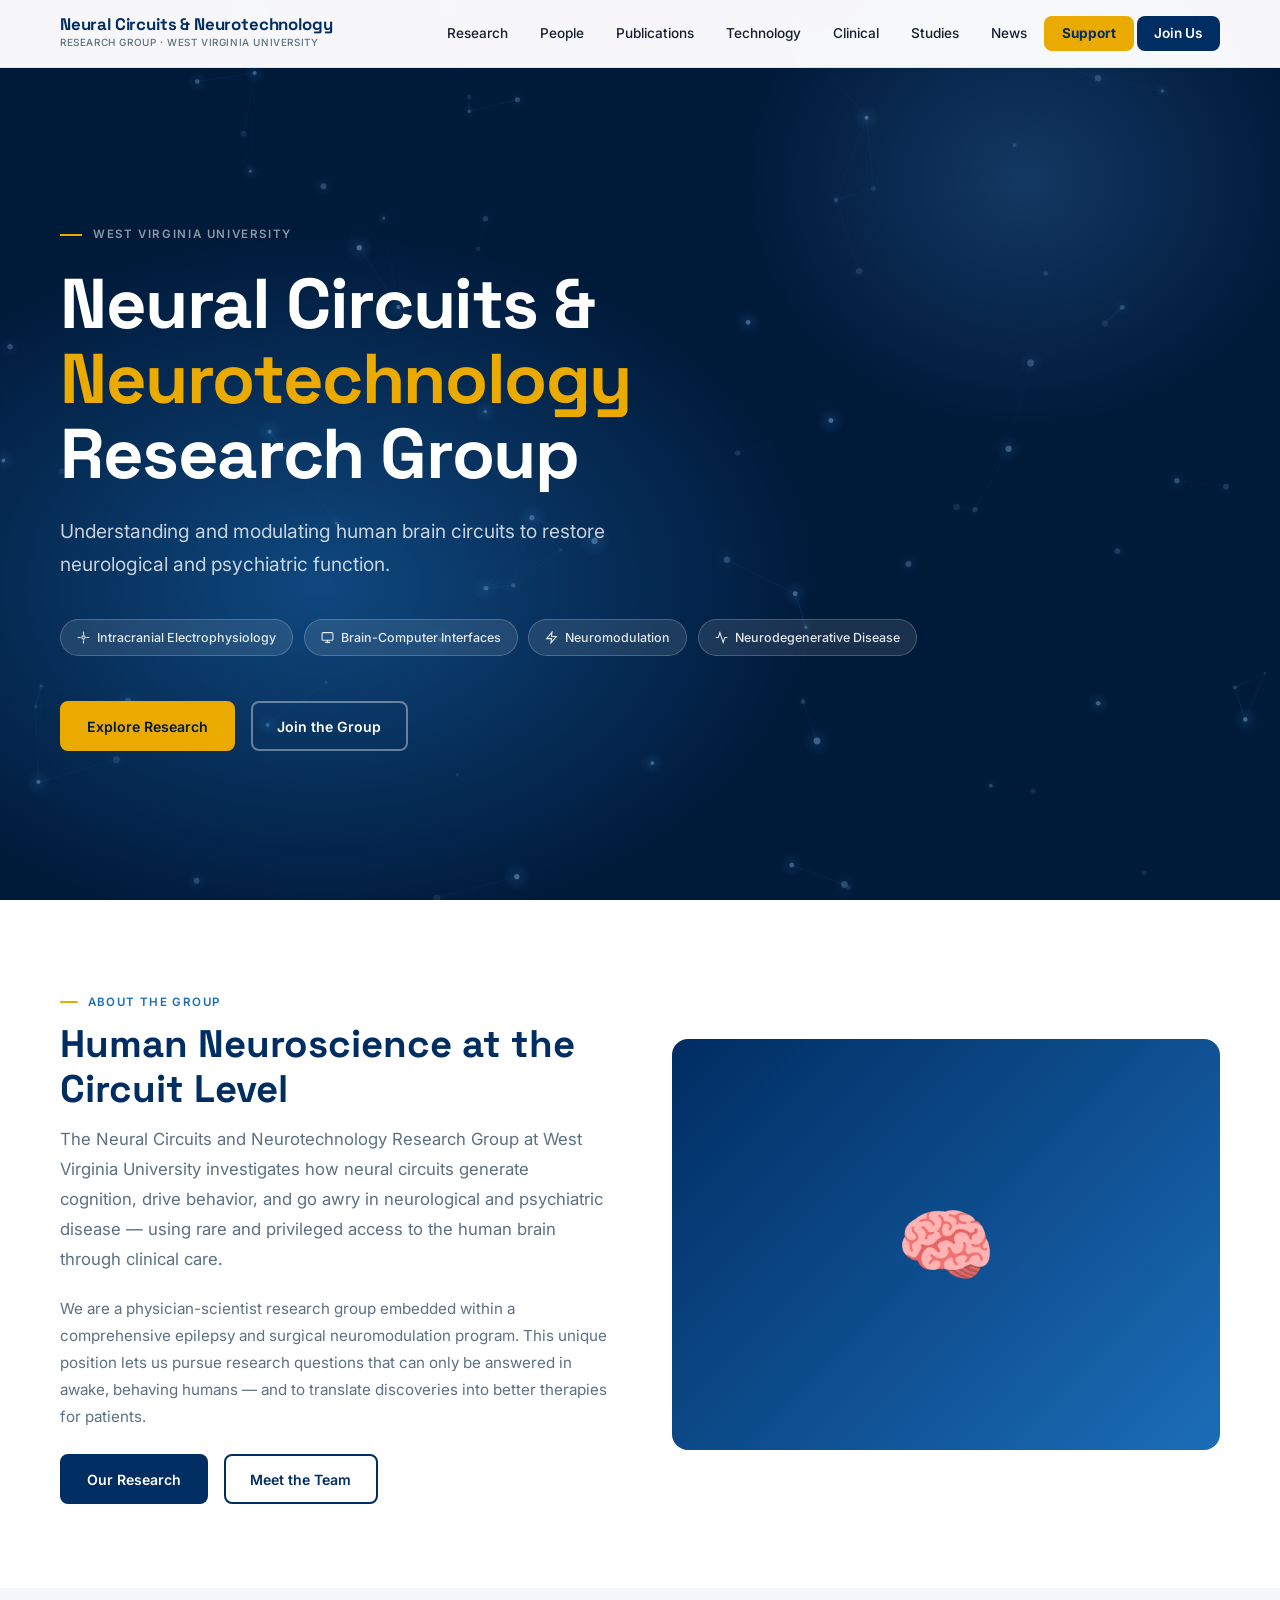
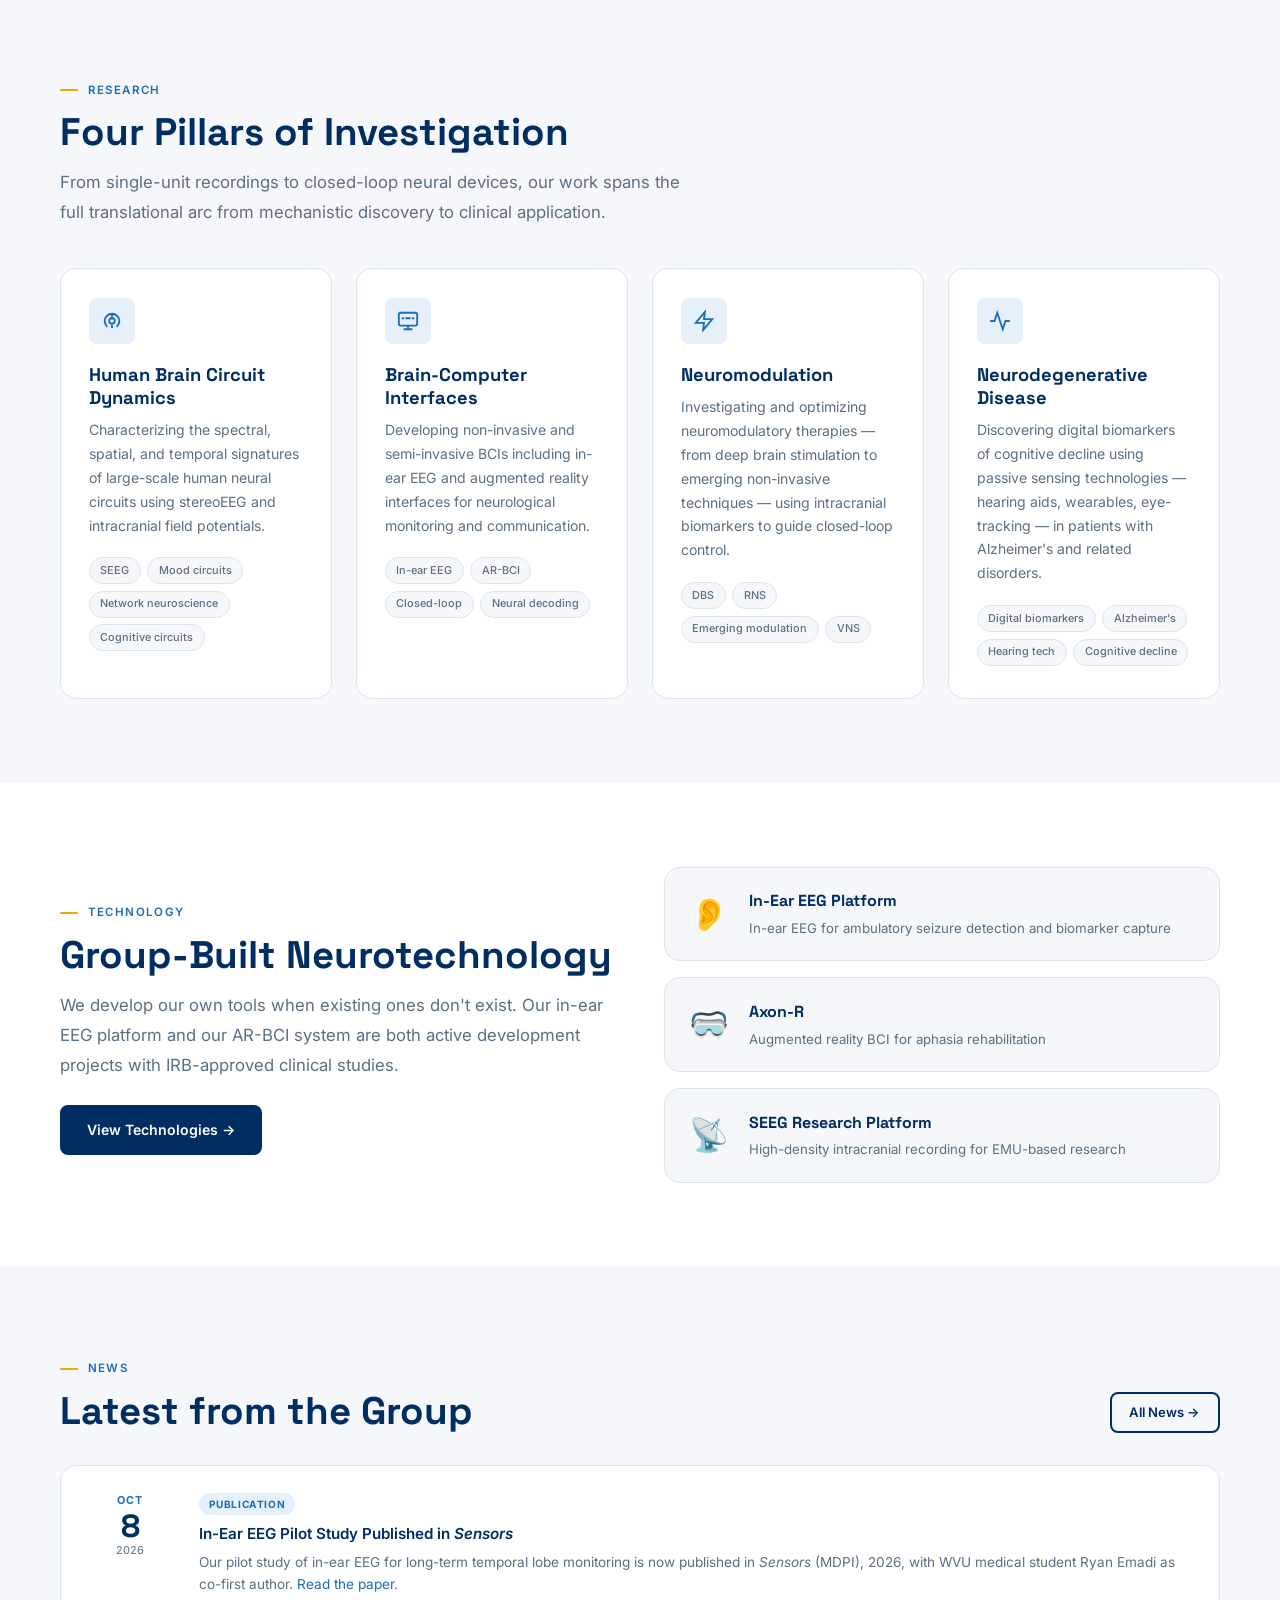
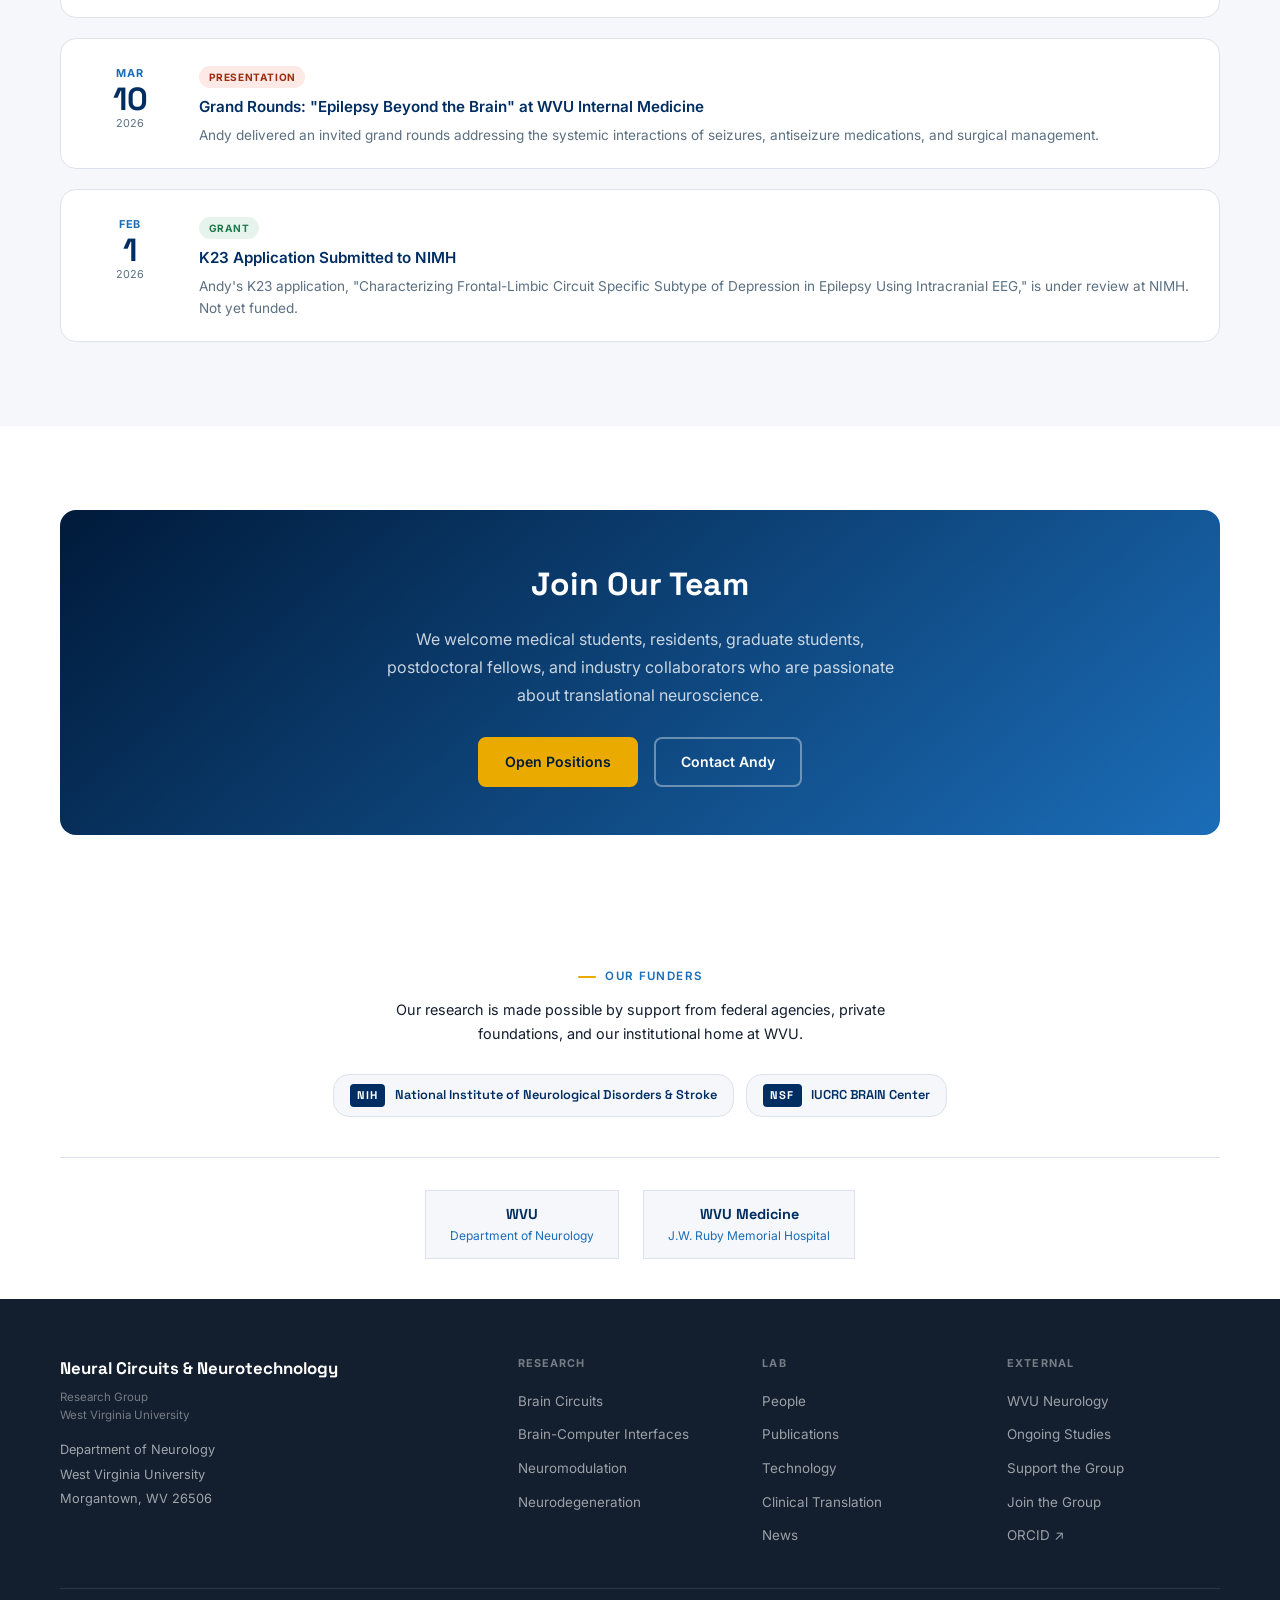
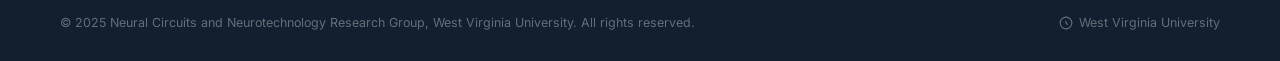
==== commit 15a25c24: "Add files via upload" ====
--- a/index.html
+++ b/index.html
@@ -4,7 +4,7 @@
   <meta charset="UTF-8">
   <meta name="viewport" content="width=device-width, initial-scale=1.0">
   <title>Neural Circuits and Neurotechnology Research Group | WVU</title>
-  <meta name="description" content="Neural Circuits and Neurotechnology Research Group at West Virginia University, Rockefeller Neuroscience Institute. Research in intracranial electrophysiology, brain-computer interfaces, and neuromodulation.">
+  <meta name="description" content="Neural Circuits and Neurotechnology Research Group at West Virginia University. Research in intracranial electrophysiology, brain-computer interfaces, and neuromodulation.">
   <link rel="preconnect" href="https://fonts.googleapis.com">
   <link rel="preconnect" href="https://fonts.gstatic.com" crossorigin>
   <link href="https://fonts.googleapis.com/css2?family=Space+Grotesk:wght@400;500;600;700&family=Inter:ital,wght@0,400;0,500;0,600;1,400&display=swap" rel="stylesheet">
@@ -17,7 +17,7 @@
   <div class="nav-inner">
     <a href="index.html" class="nav-brand" aria-label="Home">
       <span class="nav-brand-name">Neural Circuits &amp; Neurotechnology</span>
-      <span class="nav-brand-sub">Research Group · WVU Rockefeller Neuroscience Institute</span>
+      <span class="nav-brand-sub">Research Group · West Virginia University</span>
     </a>
     <ul class="nav-links" id="nav-links" role="list">
       <li><a href="research.html">Research</a></li>
@@ -44,7 +44,7 @@
   <div class="hero-glow" aria-hidden="true"></div>
   <div class="wrap">
     <div class="hero-content">
-      <div class="hero-eyebrow">West Virginia University · Rockefeller Neuroscience Institute</div>
+      <div class="hero-eyebrow">West Virginia University</div>
       <h1 class="hero-title">
         Neural Circuits &amp;<br><mark>Neurotechnology</mark><br>Research Group
       </h1>
@@ -85,7 +85,7 @@
         <div class="eyebrow">About the Group</div>
         <h2 class="section-title">Human Neuroscience at the Circuit Level</h2>
         <p class="section-lead" style="margin-bottom:1.25rem;">
-          The Neural Circuits and Neurotechnology Research Group at WVU's Rockefeller Neuroscience Institute investigates how neural circuits generate cognition, drive behavior, and go awry in neurological and psychiatric disease — using rare and privileged access to the human brain through clinical care.
+          The Neural Circuits and Neurotechnology Research Group at West Virginia University investigates how neural circuits generate cognition, drive behavior, and go awry in neurological and psychiatric disease — using rare and privileged access to the human brain through clinical care.
         </p>
         <p style="font-size:.95rem;color:var(--steel);line-height:1.78;margin-bottom:1.5rem;">
           We are a physician-scientist research group embedded within a comprehensive epilepsy and surgical neuromodulation program. This unique position lets us pursue research questions that can only be answered in awake, behaving humans — and to translate discoveries into better therapies for patients.
@@ -223,11 +223,11 @@
     </div>
     <div class="news-list">
       <div class="news-item">
-        <div class="news-date"><div class="news-month">Jul</div><div class="news-day">10</div><div class="news-year">2026</div></div>
+        <div class="news-date"><div class="news-month">Oct</div><div class="news-day">8</div><div class="news-year">2026</div></div>
         <div>
           <div><span class="nbadge nb-paper">Publication</span></div>
-          <div class="news-title">In-Ear EEG Manuscript Submitted to <em>Sensors</em></div>
-          <div class="news-desc">Our in-ear EEG seizure detection platform manuscript has been submitted to <em>Sensors</em> (MDPI), 2026, describing a novel SNR metric for ambulatory interictal detection.</div>
+          <div class="news-title">In-Ear EEG Pilot Study Published in <em>Sensors</em></div>
+          <div class="news-desc">Our pilot study of in-ear EEG for long-term temporal lobe monitoring is now published in <em>Sensors</em> (MDPI), 2026, with WVU medical student Ryan Emadi as co-first author. <a href="https://doi.org/10.3390/s26196343" target="_blank" rel="noopener">Read the paper</a>.</div>
         </div>
       </div>
      <div class="news-item">
@@ -242,8 +242,8 @@
         <div class="news-date"><div class="news-month">Feb</div><div class="news-day">1</div><div class="news-year">2026</div></div>
         <div>
           <div><span class="nbadge nb-grant">Grant</span></div>
-          <div class="news-title">K23 Application Under Review at NIMH Study Section</div>
-          <div class="news-desc">Andy's K23 "Characterizing Frontal–Limbic Circuit Specific Subtype of Depression in Epilepsy Using Intracranial EEG" is under review at NIMH study section.</div>
+          <div class="news-title">K23 Application Submitted to NIMH</div>
+          <div class="news-desc">Andy's K23 application, "Characterizing Frontal-Limbic Circuit Specific Subtype of Depression in Epilepsy Using Intracranial EEG," is under review at NIMH. Not yet funded.</div>
         </div>
       </div>
 
@@ -274,10 +274,6 @@
     <div class="eyebrow" style="margin-bottom:.75rem;">Our Funders</div>
     <p style="font-size:.9rem;color:var(--muted);margin-bottom:1.75rem;max-width:560px;margin-left:auto;margin-right:auto;">Our research is made possible by support from federal agencies, private foundations, and our institutional home at WVU.</p>
     <div class="funder-logos" style="display:flex;flex-wrap:wrap;gap:.75rem;justify-content:center;align-items:center;">
-      <a href="https://www.nimh.nih.gov/" target="_blank" rel="noopener" class="funder-pill">
-        <span class="funder-pill-agency">NIH</span>
-        <span class="funder-pill-name">National Institute of Mental Health</span>
-      </a>
       <a href="https://www.ninds.nih.gov/" target="_blank" rel="noopener" class="funder-pill">
         <span class="funder-pill-agency">NIH</span>
         <span class="funder-pill-name">National Institute of Neurological Disorders &amp; Stroke</span>
@@ -295,12 +291,6 @@
           <div style="font-size:.75rem;color:var(--muted);">Department of Neurology</div>
         </div>
       </a>
-      <a href="https://rockefellerneuroscience.org/" target="_blank" rel="noopener" style="text-decoration:none;">
-        <div style="background:var(--ghost);border:1px solid var(--divider);border-radius:var(--r-md);padding:.75rem 1.5rem;text-align:center;">
-          <div style="font-family:var(--font-display);font-weight:700;color:var(--navy);font-size:.9rem;">RNI</div>
-          <div style="font-size:.75rem;color:var(--muted);">Rockefeller Neuroscience Institute</div>
-        </div>
-      </a>
       <a href="https://wvumedicine.org/" target="_blank" rel="noopener" style="text-decoration:none;">
         <div style="background:var(--ghost);border:1px solid var(--divider);border-radius:var(--r-md);padding:.75rem 1.5rem;text-align:center;">
           <div style="font-family:var(--font-display);font-weight:700;color:var(--navy);font-size:.9rem;">WVU Medicine</div>
@@ -319,7 +309,6 @@
         <div class="footer-brand-name">Neural Circuits &amp; Neurotechnology</div>
         <div class="footer-brand-sub">Research Group<br>West Virginia University</div>
         <div class="footer-addr">
-          Rockefeller Neuroscience Institute<br>
           Department of Neurology<br>
           West Virginia University<br>
           Morgantown, WV 26506
@@ -348,8 +337,7 @@
         <div class="footer-col-head">External</div>
         <ul class="footer-links">
           <li><a href="https://medicine.wvu.edu/neurology/" target="_blank" rel="noopener">WVU Neurology</a></li>
-          <li><a href="https://rockefellerneuroscience.org/" target="_blank" rel="noopener">RNI</a></li>
-          <li><a href="studies.html">Ongoing Studies</a></li>
+                    <li><a href="studies.html">Ongoing Studies</a></li>
           <li><a href="support.html">Support the Group</a></li>
           <li><a href="join.html">Join the Group</a></li>
           <li><a href="publications.html">ORCID ↗</a></li>
@@ -360,7 +348,7 @@
       <div class="footer-copy">© 2025 Neural Circuits and Neurotechnology Research Group, West Virginia University. All rights reserved.</div>
       <div class="footer-rni">
         <svg width="14" height="14" viewBox="0 0 24 24" fill="none" stroke="currentColor" stroke-width="2"><circle cx="12" cy="12" r="10"/><path d="M12 8v4l3 3"/></svg>
-        Rockefeller Neuroscience Institute · WVU
+        West Virginia University
       </div>
     </div>
   </div>
